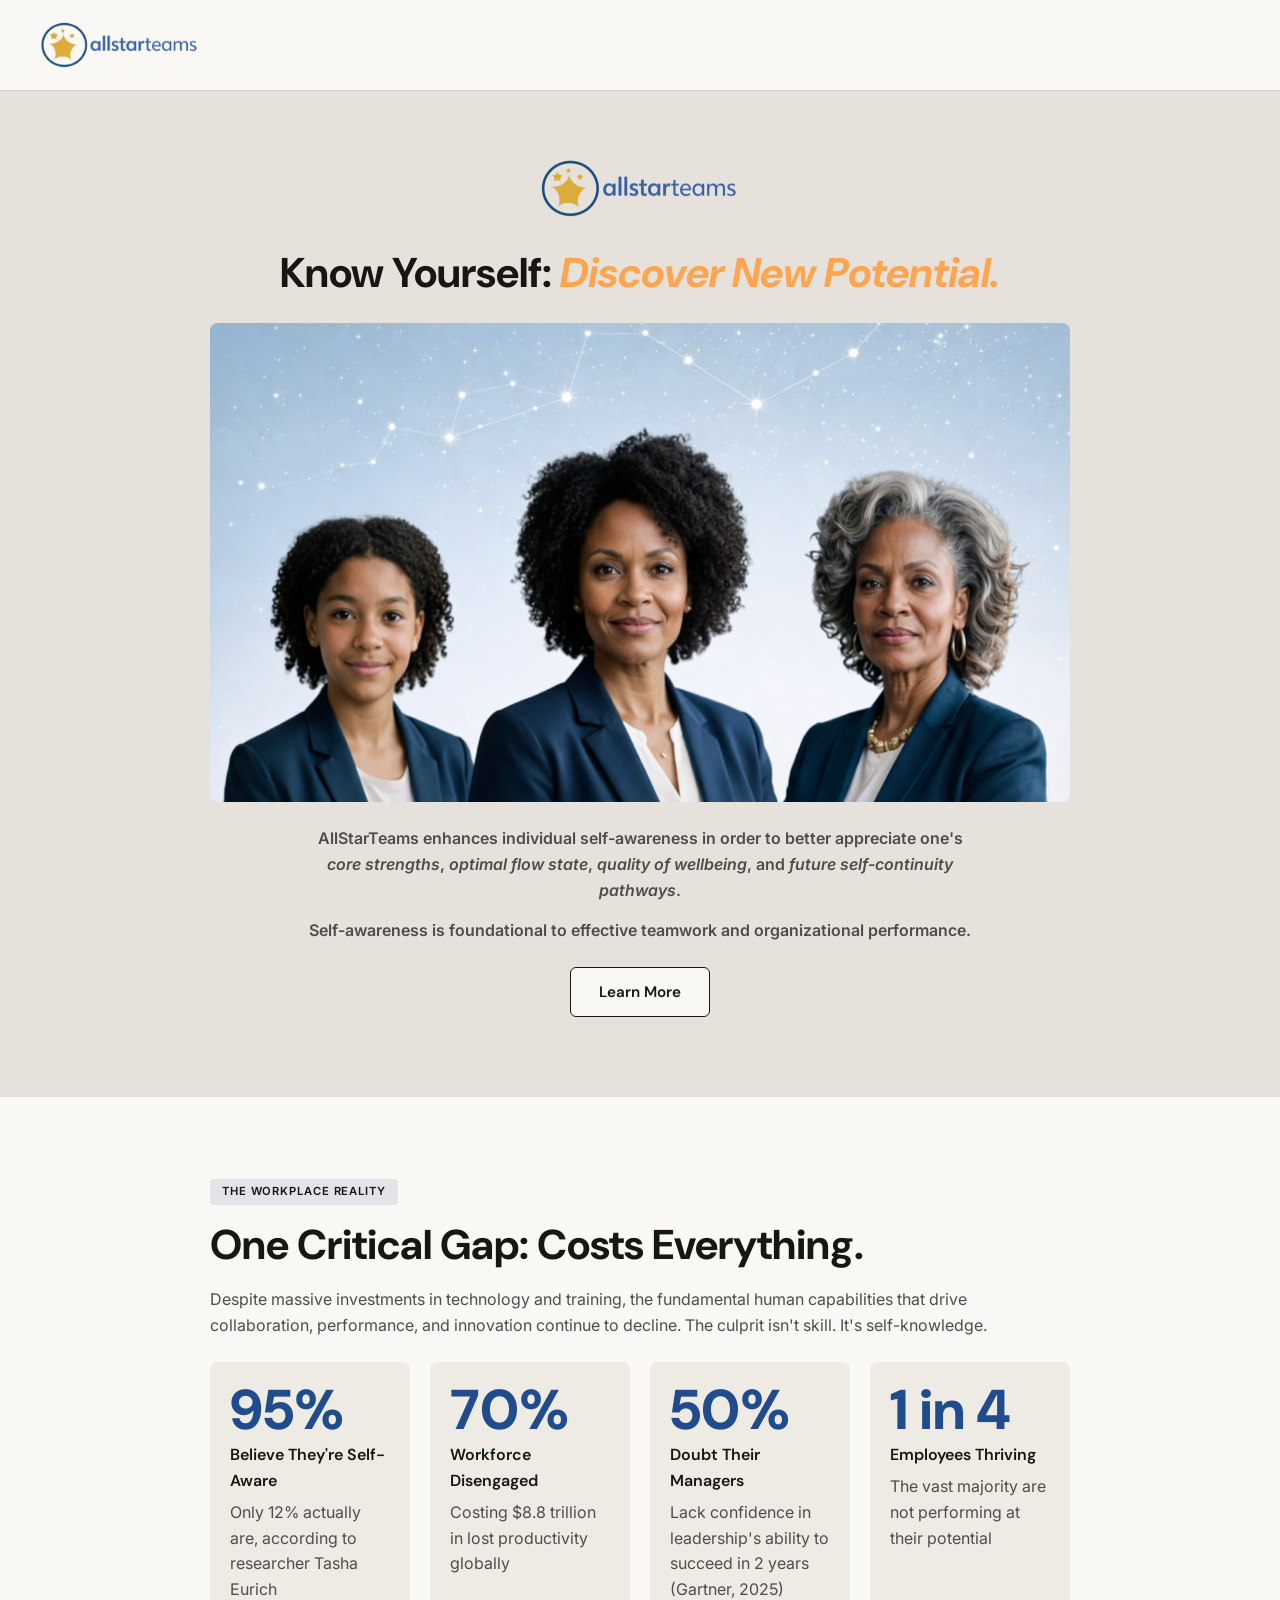
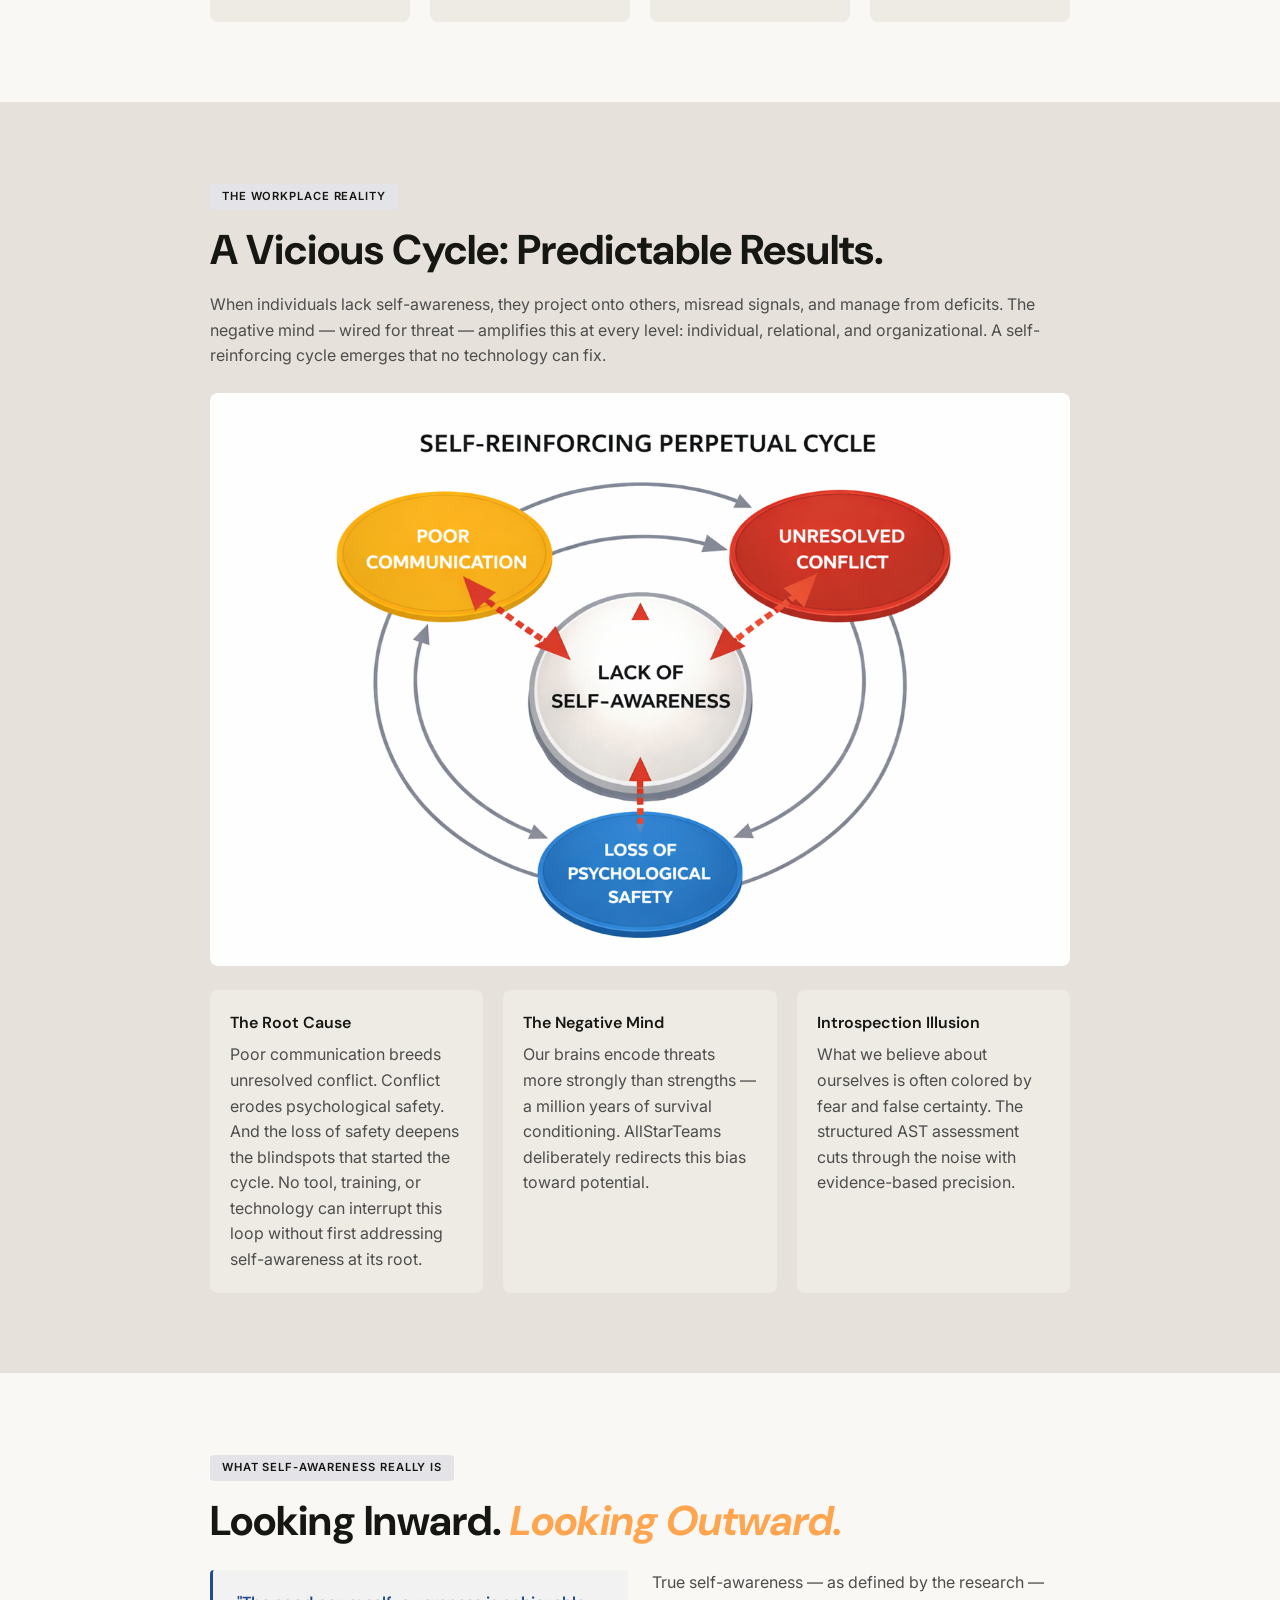
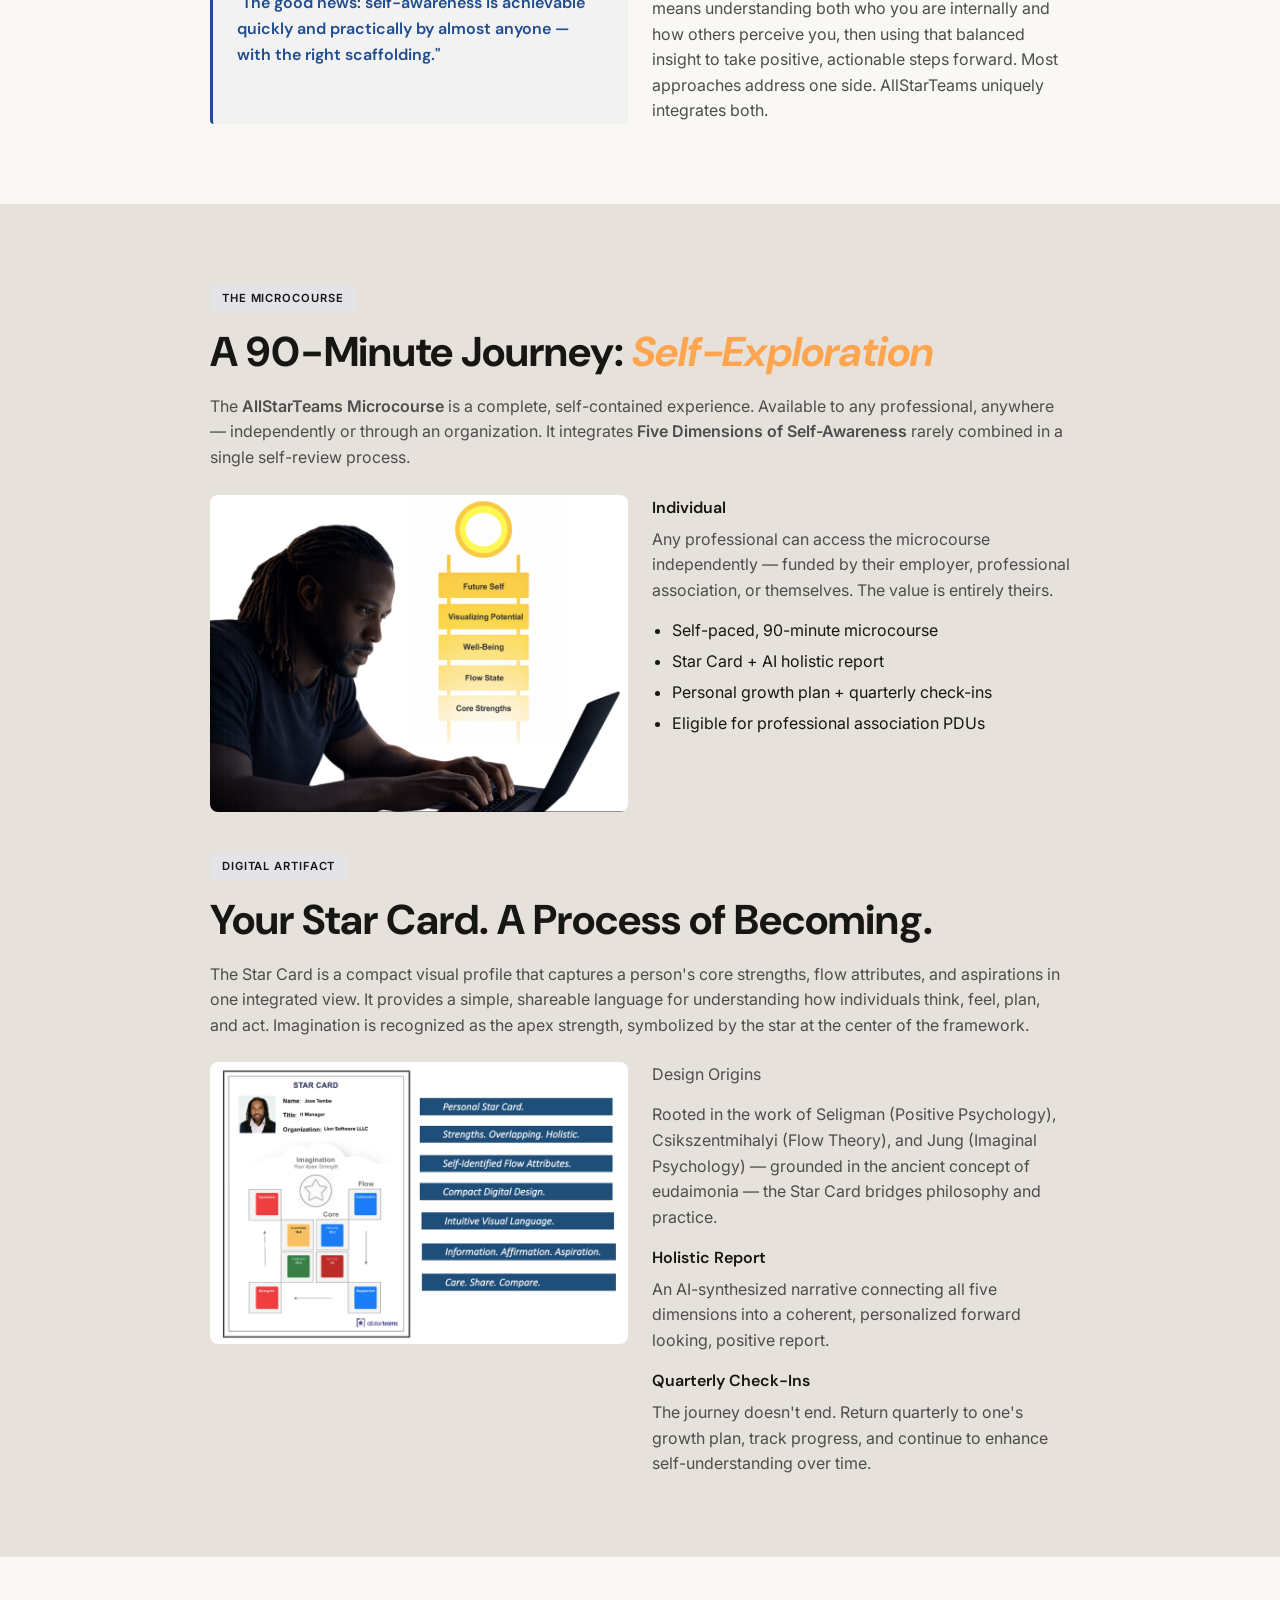
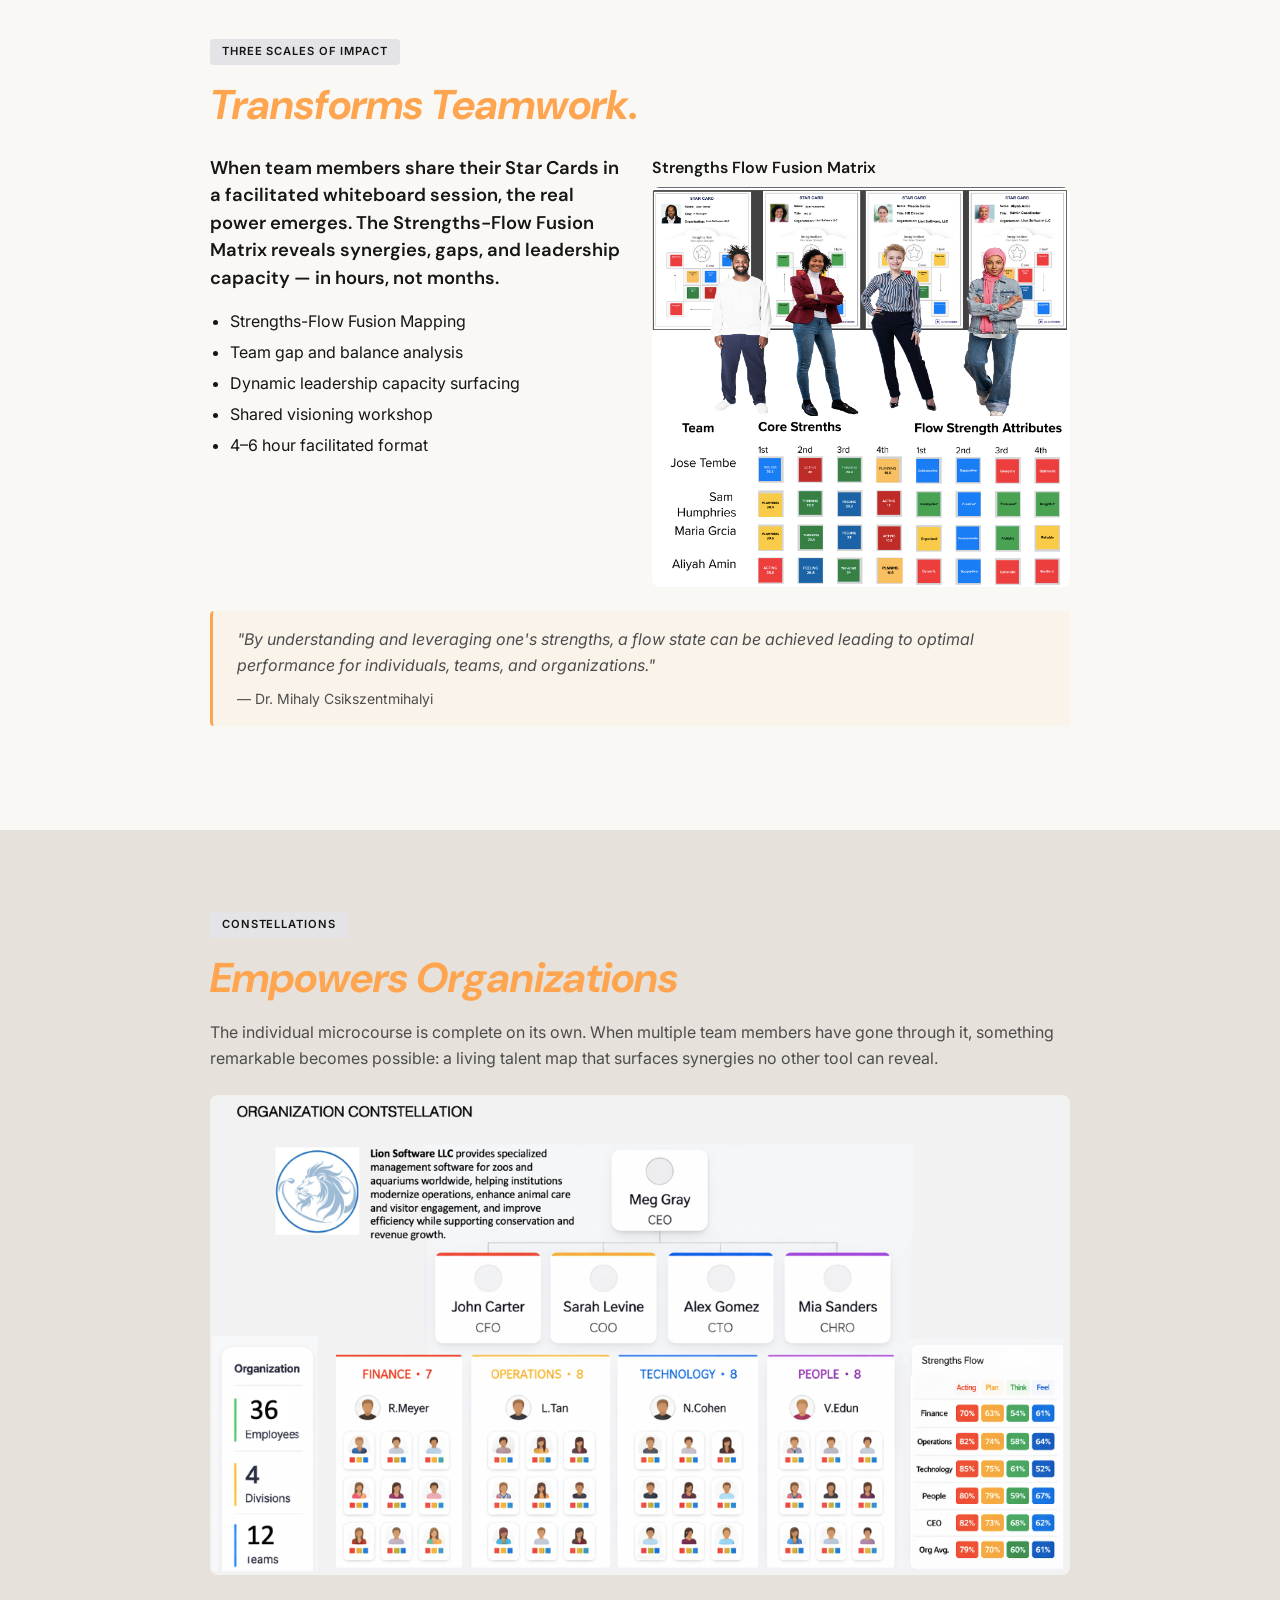
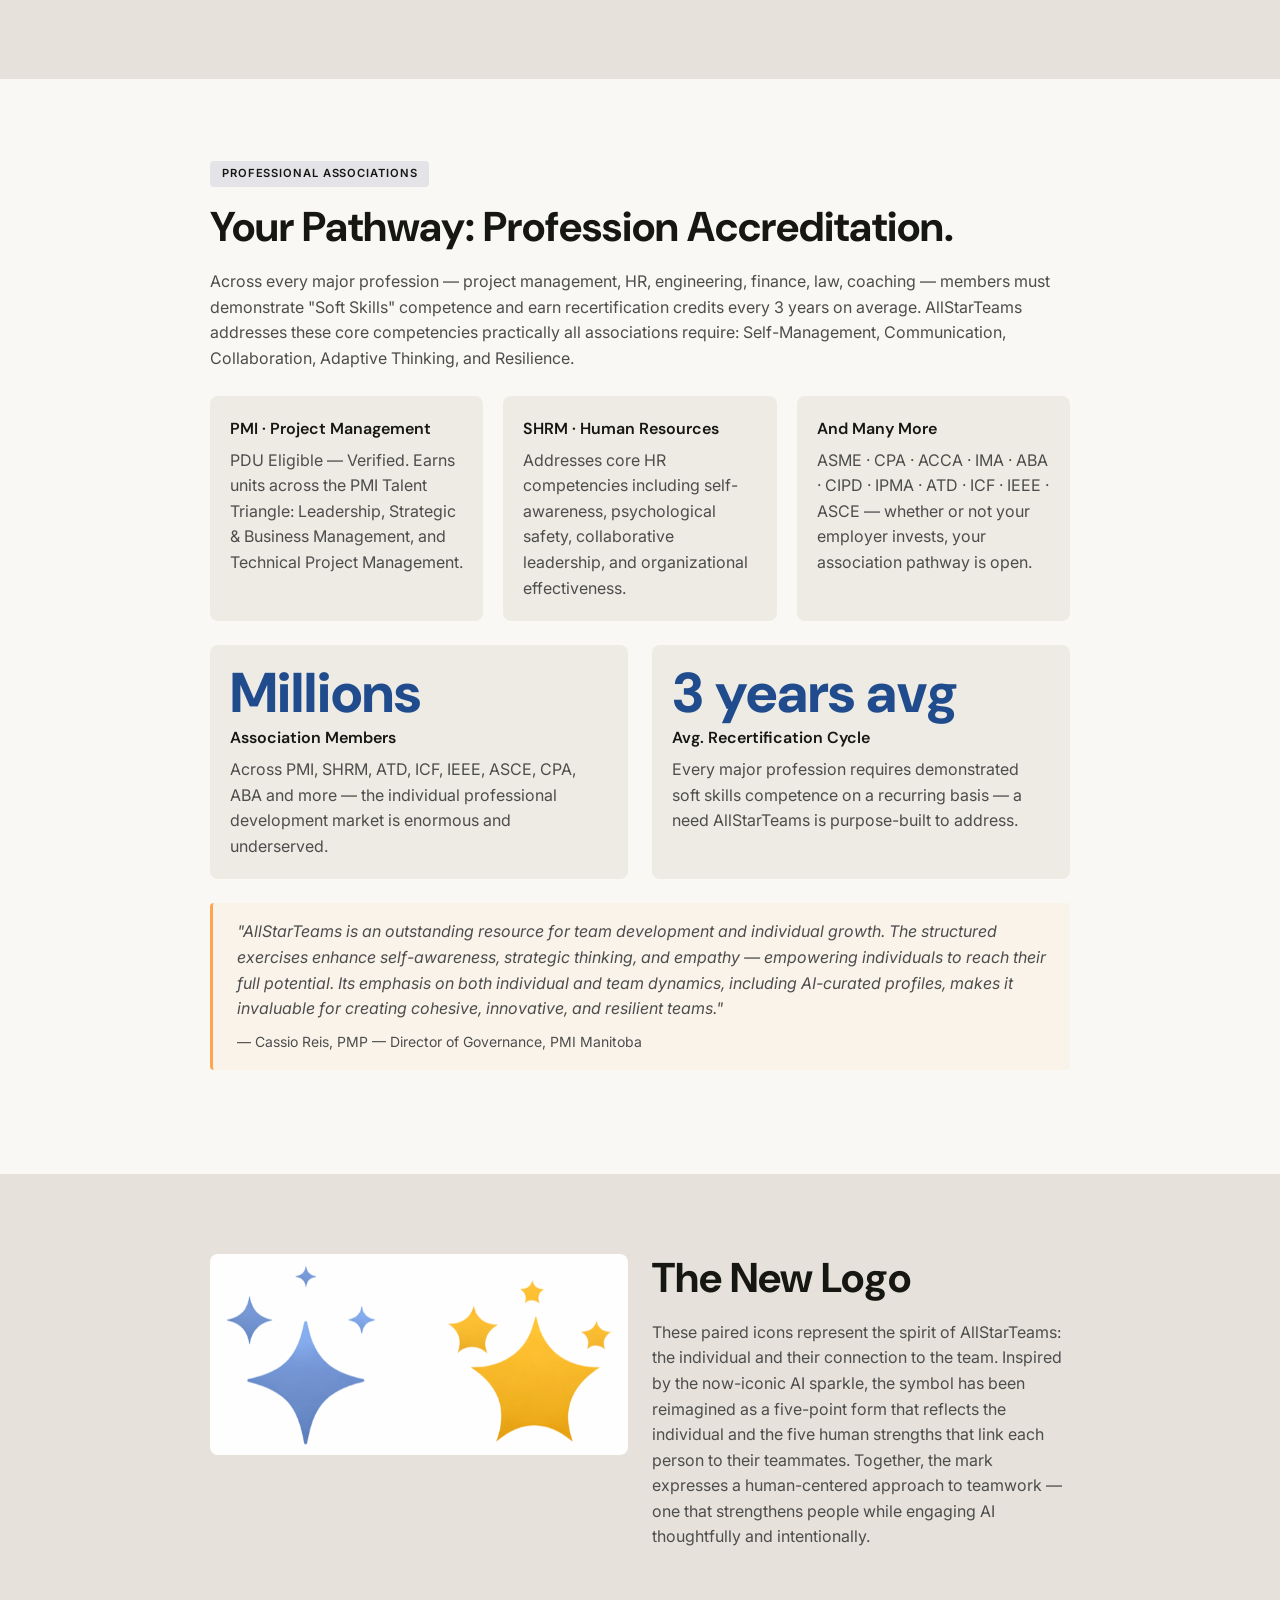
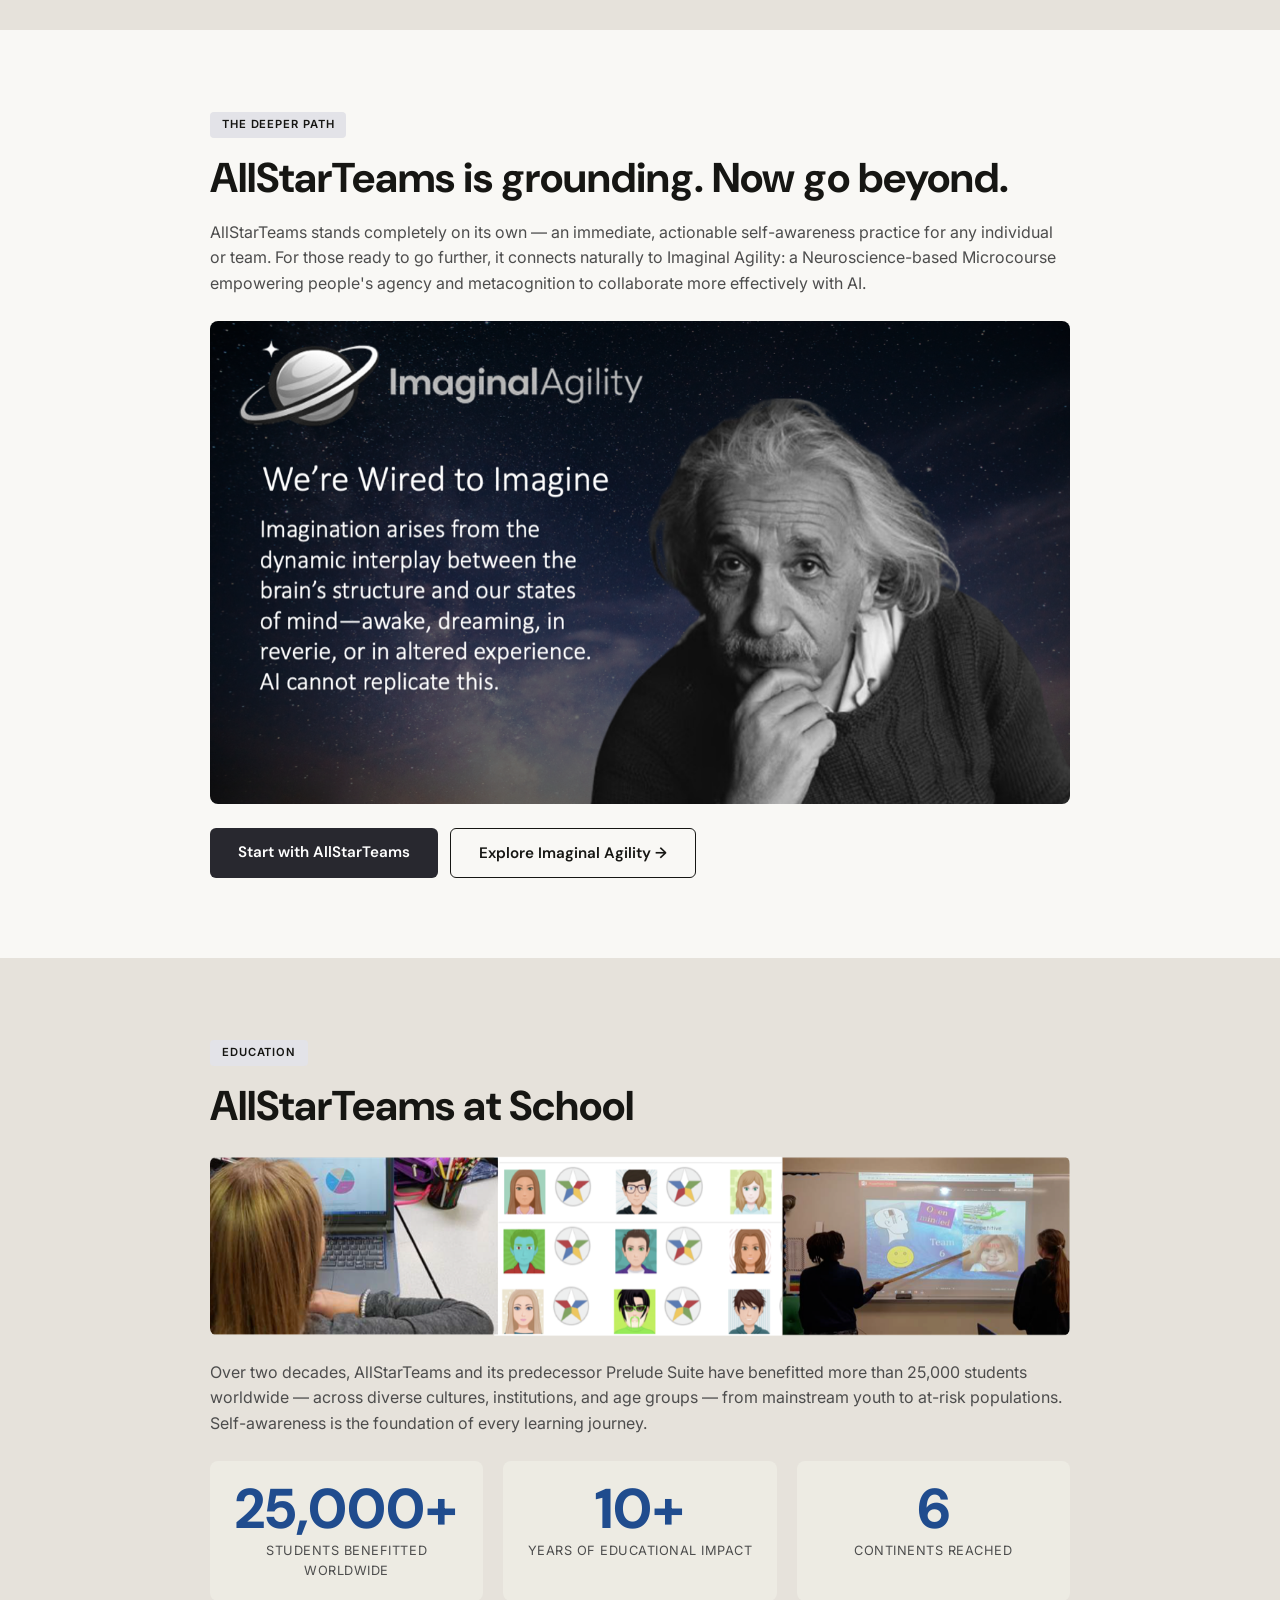
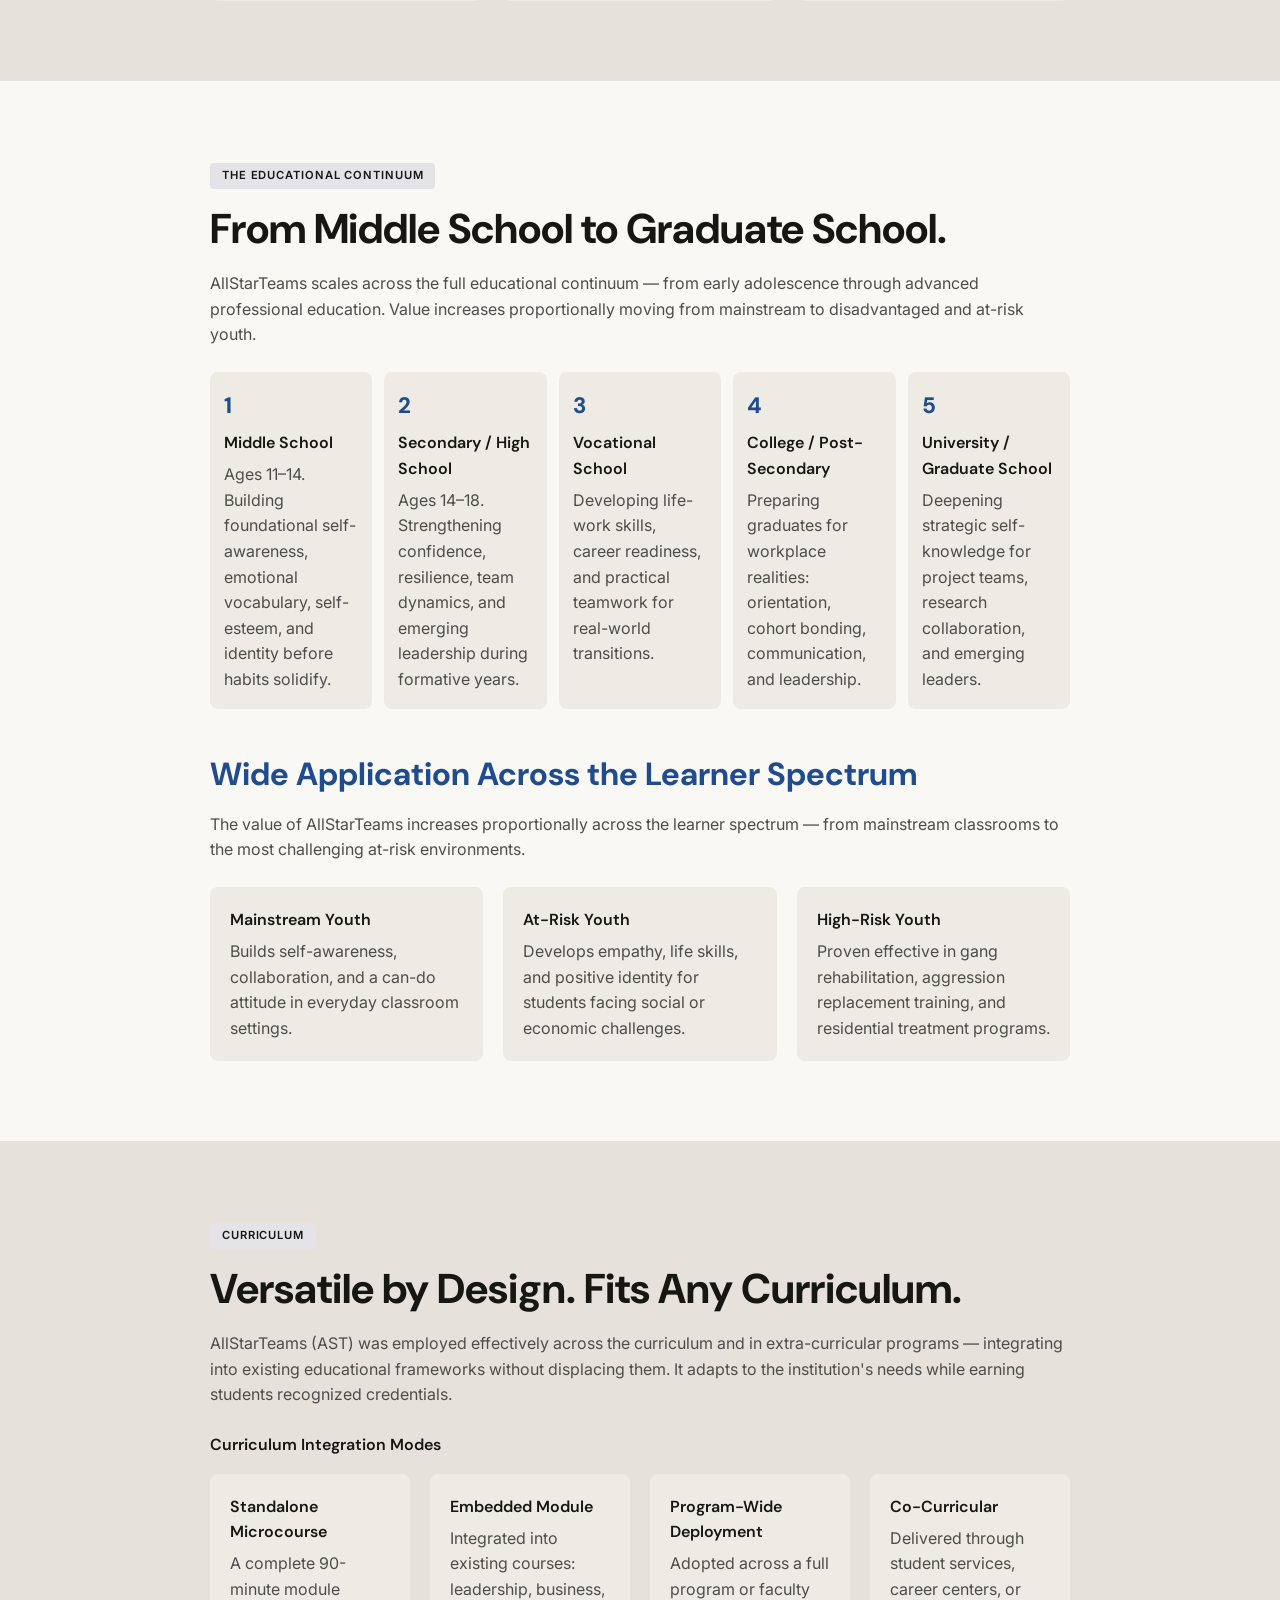
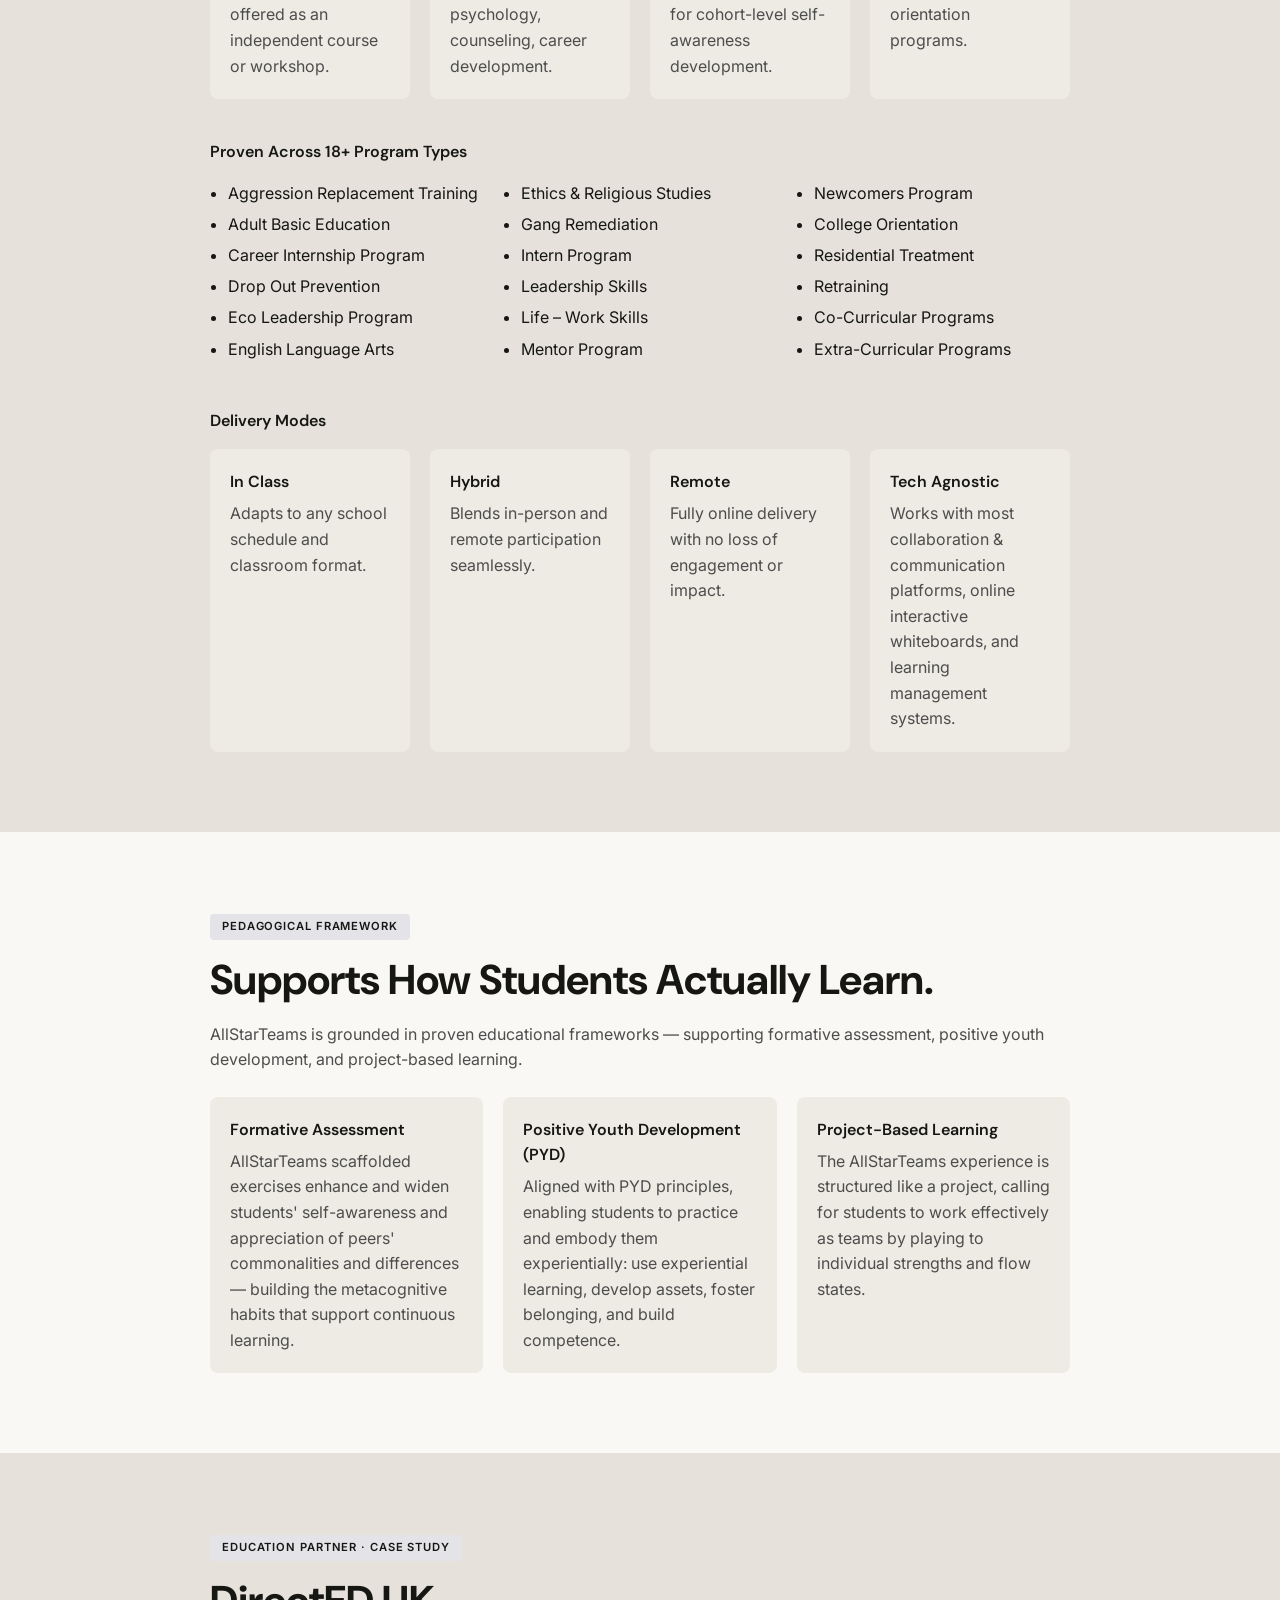
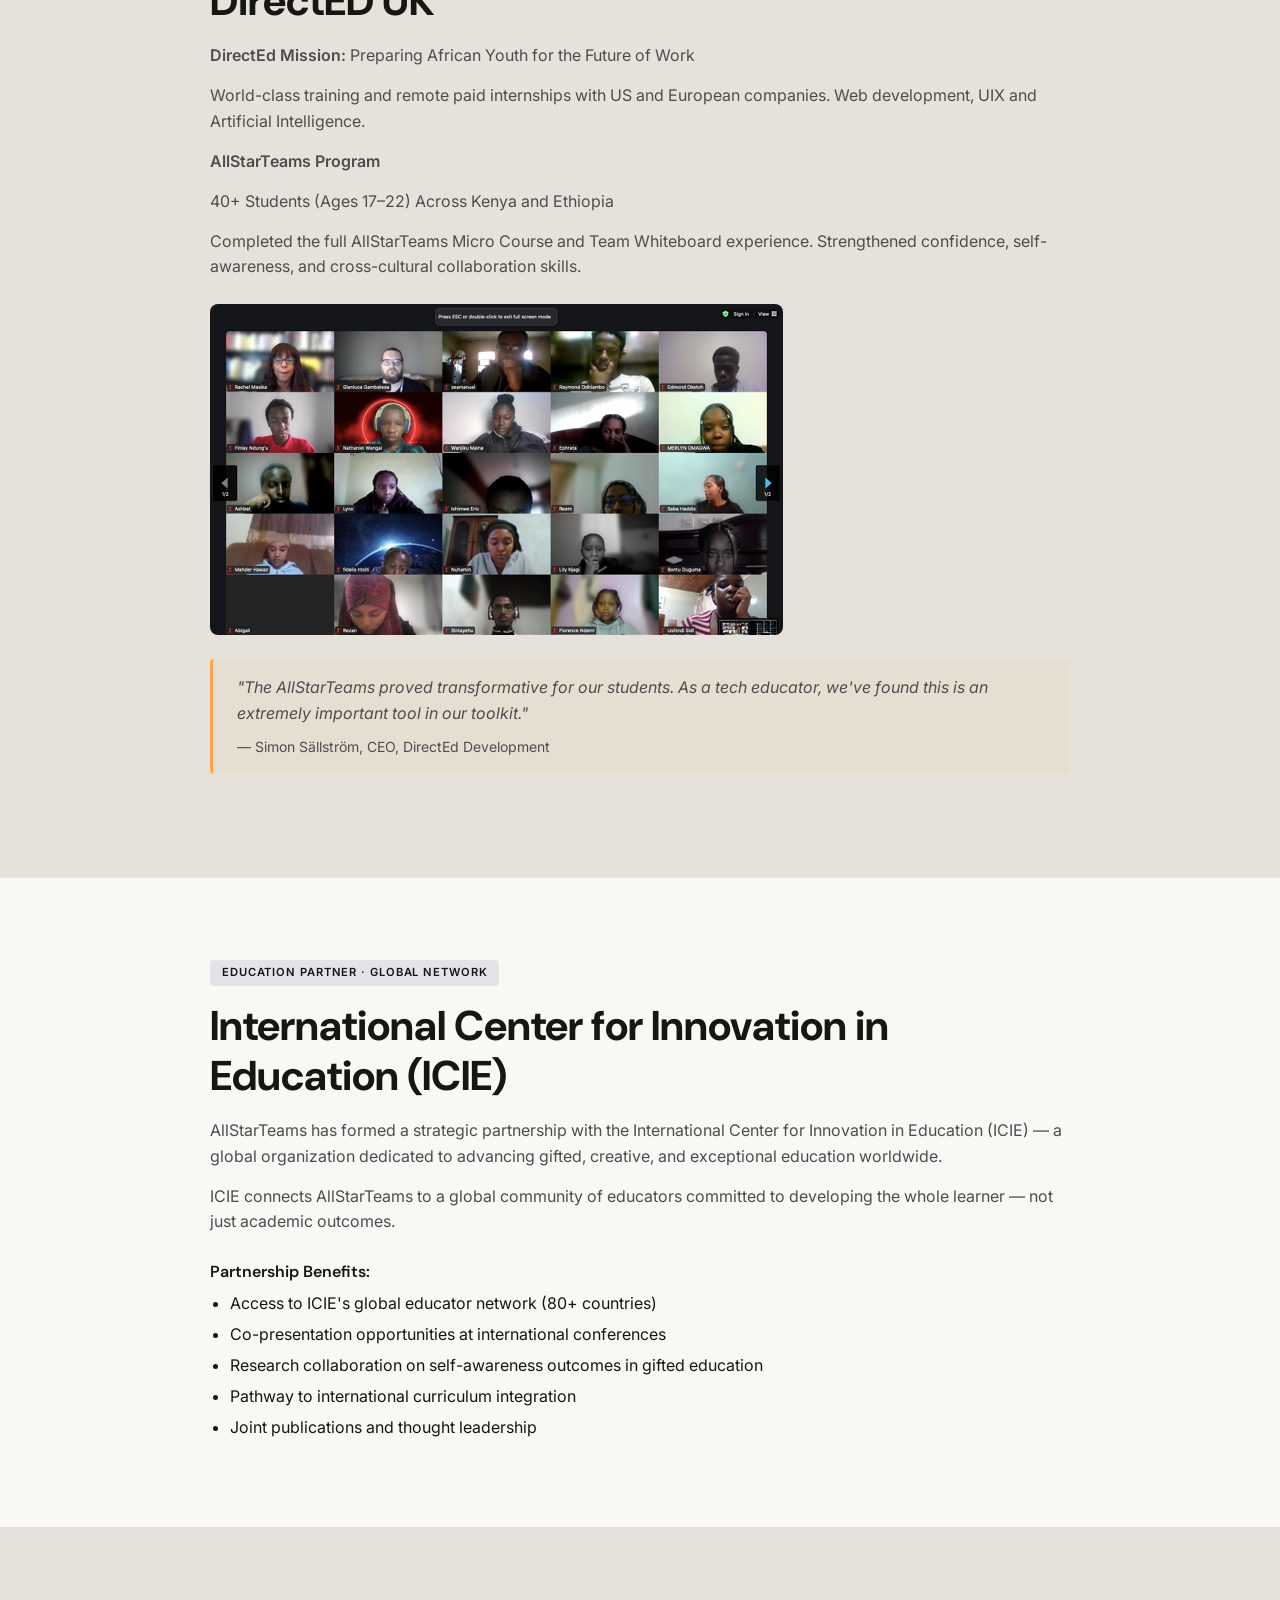
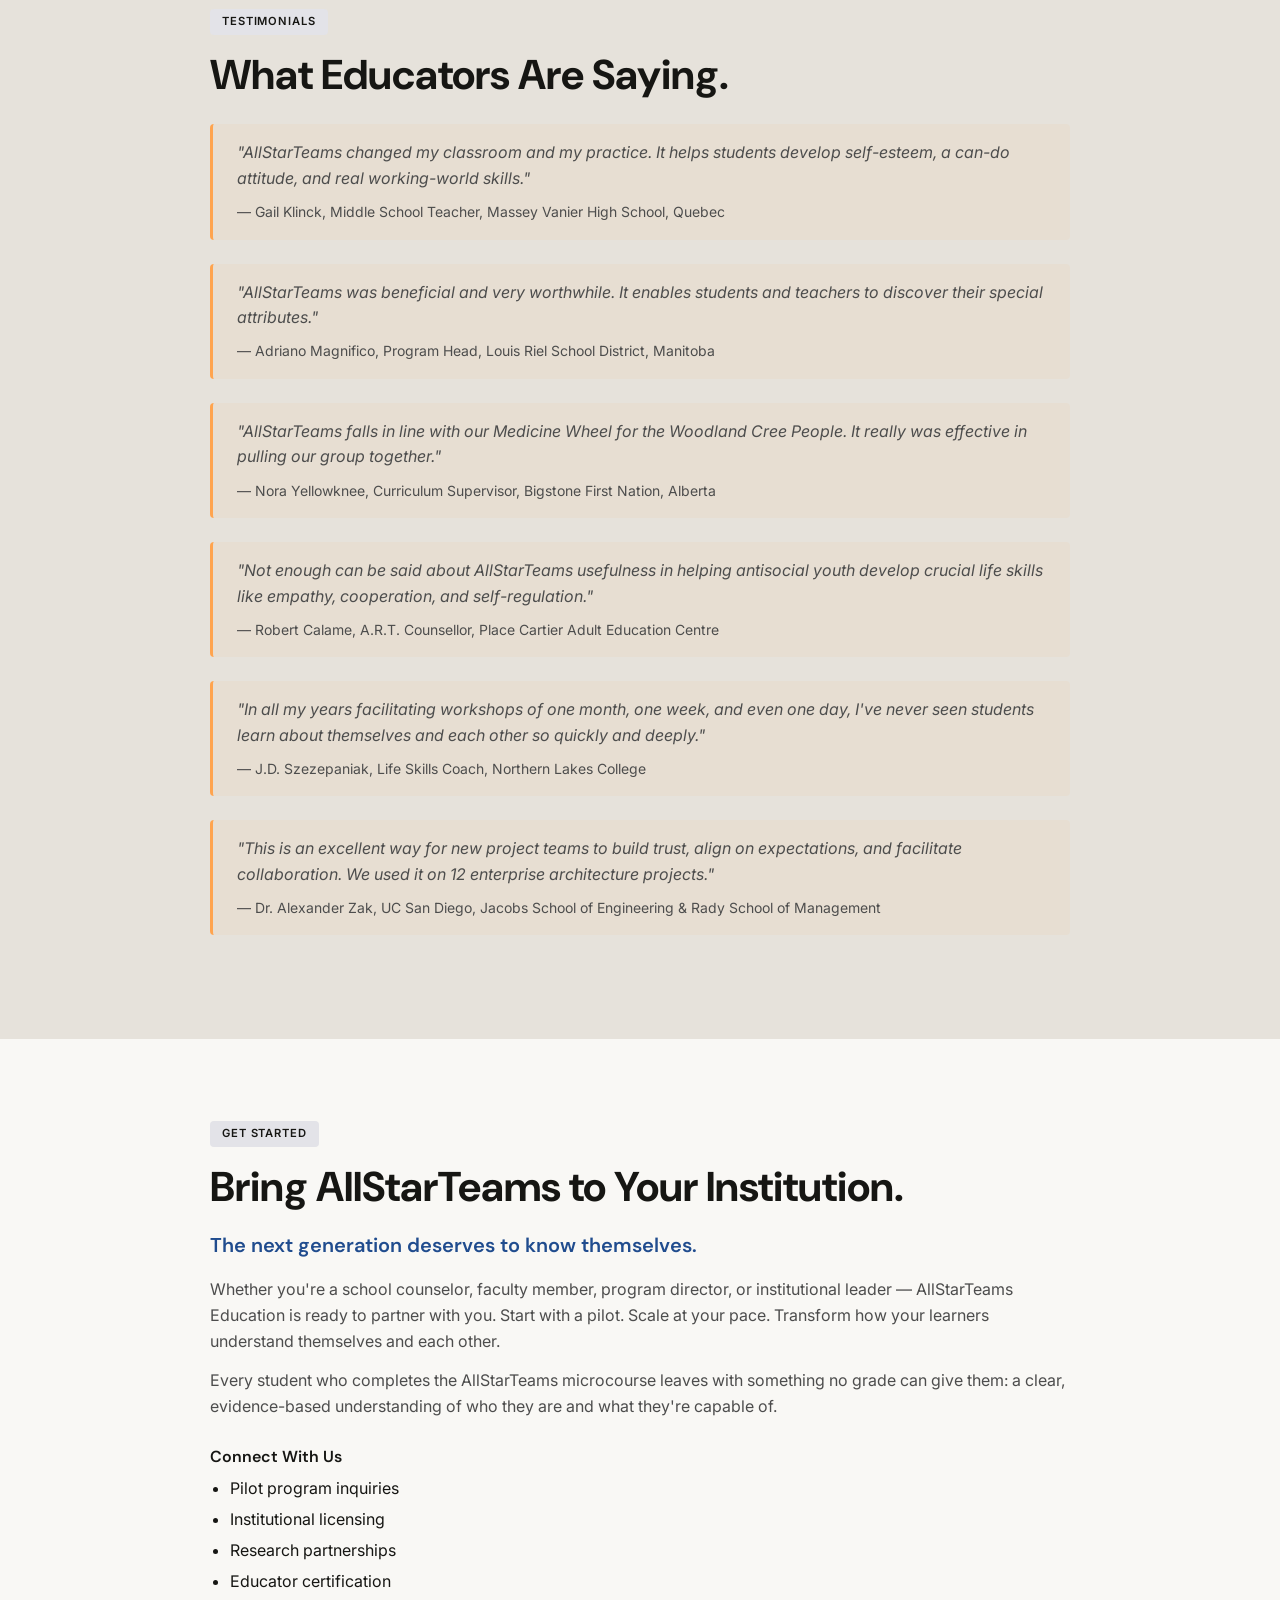
==== index.html @ 41928787 "Add AllStarTeams static site — full 18-section single-page build Pure HTML/CSS GitHub Pages site con" ====
<!DOCTYPE html>
<html lang="en">
<head>
  <meta charset="UTF-8" />
  <meta name="viewport" content="width=device-width, initial-scale=1.0" />
  <title>AllStarTeams — Know Yourself. Discover New Potential.</title>
  <link rel="preconnect" href="https://fonts.googleapis.com" />
  <link rel="preconnect" href="https://fonts.gstatic.com" crossorigin />
  <link href="https://fonts.googleapis.com/css2?family=DM+Sans:wght@400;600;700;800&family=Inter:wght@300;400;500;600&display=swap" rel="stylesheet" />
  <link href="https://unpkg.com/aos@2.3.1/dist/aos.css" rel="stylesheet" />
  <link rel="stylesheet" href="style.css" />
</head>
<body>

<!-- ============================================================
     NAVBAR
     ============================================================ -->
<nav class="navbar">
  <a href="#">
    <img src="images/new-ast-logo.png" alt="AllStarTeams" width="160" height="59" />
  </a>
</nav>

<div class="page-body">

<!-- ============================================================
     SECTION 1 — HERO
     ============================================================ -->
<section id="hero">
  <div class="inner" style="text-align:center;">
    <img src="images/new-ast-logo.png" alt="AllStarTeams Logo"
         width="200" height="73" style="margin: 0 auto 1.5rem;" />
    <h1 data-aos="fade-up">
      Know Yourself: <em class="accent">Discover New Potential.</em>
    </h1>
    <img src="images/3-ages-3-grces.png" alt="Three women of different ages"
         class="img-full" width="1200" height="670"
         loading="lazy" data-aos="fade-up" />
    <p data-aos="fade-up" style="font-weight:600; max-width:660px; margin:0 auto 0.9rem;">
      AllStarTeams enhances individual self-awareness in order to better appreciate
      one's <em>core strengths</em>, <em>optimal flow state</em>,
      <em>quality of wellbeing</em>, and <em>future self-continuity pathways</em>.
    </p>
    <p data-aos="fade-up" style="font-weight:600;">
      Self-awareness is foundational to effective teamwork and organizational performance.
    </p>
    <div class="btn-group" style="justify-content:center;" data-aos="fade-up">
      <a href="#" class="btn-outline">Learn More</a>
    </div>
  </div>
</section>

<!-- ============================================================
     SECTION 2 — THE WORKPLACE REALITY: STATS
     ============================================================ -->
<section id="workplace-reality">
  <div class="inner">
    <span class="label">The Workplace Reality</span>
    <h1 data-aos="fade-up">One Critical Gap: Costs Everything.</h1>
    <p data-aos="fade-up">
      Despite massive investments in technology and training, the fundamental
      human capabilities that drive collaboration, performance, and innovation
      continue to decline. The culprit isn't skill. It's self-knowledge.
    </p>
    <div class="grid-4 mt-2" data-aos="fade-up">
      <div class="card">
        <div class="stat-number">95%</div>
        <h4>Believe They're Self-Aware</h4>
        <p>Only 12% actually are, according to researcher Tasha Eurich</p>
      </div>
      <div class="card">
        <div class="stat-number">70%</div>
        <h4>Workforce Disengaged</h4>
        <p>Costing $8.8 trillion in lost productivity globally</p>
      </div>
      <div class="card">
        <div class="stat-number">50%</div>
        <h4>Doubt Their Managers</h4>
        <p>Lack confidence in leadership's ability to succeed in 2 years (Gartner, 2025)</p>
      </div>
      <div class="card">
        <div class="stat-number">1 in 4</div>
        <h4>Employees Thriving</h4>
        <p>The vast majority are not performing at their potential</p>
      </div>
    </div>
  </div>
</section>

<!-- ============================================================
     SECTION 3 — A VICIOUS CYCLE
     ============================================================ -->
<section id="vicious-cycle">
  <div class="inner">
    <span class="label">The Workplace Reality</span>
    <h1 data-aos="fade-up">A Vicious Cycle: Predictable Results.</h1>
    <p data-aos="fade-up">
      When individuals lack self-awareness, they project onto others, misread
      signals, and manage from deficits. The negative mind — wired for threat
      — amplifies this at every level: individual, relational, and
      organizational. A self-reinforcing cycle emerges that no technology can fix.
    </p>
    <img src="images/SELF-AWARENESS-GAP.png" alt="Self-Awareness Gap diagram"
         class="img-full" width="1200" height="800"
         loading="lazy" data-aos="fade-up" />
    <div class="grid-3 mt-2" data-aos="fade-up">
      <div class="card">
        <h4>The Root Cause</h4>
        <p>Poor communication breeds unresolved conflict. Conflict erodes
           psychological safety. And the loss of safety deepens the blindspots
           that started the cycle. No tool, training, or technology can interrupt
           this loop without first addressing self-awareness at its root.</p>
      </div>
      <div class="card">
        <h4>The Negative Mind</h4>
        <p>Our brains encode threats more strongly than strengths — a million
           years of survival conditioning. AllStarTeams deliberately redirects
           this bias toward potential.</p>
      </div>
      <div class="card">
        <h4>Introspection Illusion</h4>
        <p>What we believe about ourselves is often colored by fear and false
           certainty. The structured AST assessment cuts through the noise with
           evidence-based precision.</p>
      </div>
    </div>
  </div>
</section>

<!-- ============================================================
     SECTION 4 — WHAT SELF-AWARENESS REALLY IS
     ============================================================ -->
<section id="self-awareness">
  <div class="inner">
    <span class="label">What Self-Awareness Really Is</span>
    <h1 data-aos="fade-up">Looking Inward. <em class="accent">Looking Outward.</em></h1>
    <div class="grid-2 mt-2" data-aos="fade-up">
      <div class="callout">
        "The good news: self-awareness is achievable quickly and practically
        by almost anyone — with the right scaffolding."
      </div>
      <div>
        <p>True self-awareness — as defined by the research — means understanding
           both who you are internally and how others perceive you, then using that
           balanced insight to take positive, actionable steps forward. Most
           approaches address one side. AllStarTeams uniquely integrates both.</p>
      </div>
    </div>
  </div>
</section>

<!-- ============================================================
     SECTION 5 — THE MICROCOURSE + STAR CARD
     ============================================================ -->
<section id="microcourse">
  <div class="inner">
    <span class="label">The Microcourse</span>
    <h1 data-aos="fade-up">A 90-Minute Journey: <em class="accent">Self-Exploration</em></h1>
    <p data-aos="fade-up">
      The <strong>AllStarTeams Microcourse</strong> is a complete, self-contained
      experience. Available to any professional, anywhere — independently or
      through an organization. It integrates <strong>Five Dimensions of
      Self-Awareness</strong> rarely combined in a single self-review process.
    </p>

    <div class="grid-2 mt-2" data-aos="fade-up">
      <div>
        <img src="images/joes-on-laptop-star-self-assessment.png"
             alt="Professional completing the Star self-assessment on laptop"
             width="900" height="683" loading="lazy" style="border-radius:8px;" />
      </div>
      <div>
        <h4>Individual</h4>
        <p>Any professional can access the microcourse independently — funded by
           their employer, professional association, or themselves. The value is
           entirely theirs.</p>
        <ul>
          <li>Self-paced, 90-minute microcourse</li>
          <li>Star Card + AI holistic report</li>
          <li>Personal growth plan + quarterly check-ins</li>
          <li>Eligible for professional association PDUs</li>
        </ul>
      </div>
    </div>

    <!-- Star Card sub-section -->
    <div class="mt-3">
      <span class="label">Digital Artifact</span>
      <h1 data-aos="fade-up">Your Star Card. A Process of Becoming.</h1>
      <p data-aos="fade-up">
        The Star Card is a compact visual profile that captures a person's core
        strengths, flow attributes, and aspirations in one integrated view. It
        provides a simple, shareable language for understanding how individuals
        think, feel, plan, and act. Imagination is recognized as the apex
        strength, symbolized by the star at the center of the framework.
      </p>
      <div class="grid-2 mt-2" data-aos="fade-up">
        <div>
          <img src="images/star-card-design.png" alt="Star Card design"
               width="900" height="608" loading="lazy" style="border-radius:8px;" />
        </div>
        <div>
          <p>Design Origins</p>
          <p>Rooted in the work of Seligman (Positive Psychology),
             Csikszentmihalyi (Flow Theory), and Jung (Imaginal Psychology)
             — grounded in the ancient concept of eudaimonia — the Star Card
             bridges philosophy and practice.</p>
          <h4>Holistic Report</h4>
          <p>An AI-synthesized narrative connecting all five dimensions into a
             coherent, personalized forward looking, positive report.</p>
          <h4>Quarterly Check-Ins</h4>
          <p>The journey doesn't end. Return quarterly to one's growth plan,
             track progress, and continue to enhance self-understanding over time.</p>
        </div>
      </div>
    </div>
  </div>
</section>

<!-- ============================================================
     SECTION 6 — TRANSFORMS TEAMWORK
     ============================================================ -->
<section id="teamwork">
  <div class="inner">
    <span class="label">Three Scales of Impact</span>
    <h1 data-aos="fade-up"><em class="accent">Transforms Teamwork.</em></h1>
    <div class="grid-2 mt-2" data-aos="fade-up">
      <div>
        <p class="pull-quote">
          When team members share their Star Cards in a facilitated whiteboard
          session, the real power emerges. The Strengths-Flow Fusion Matrix
          reveals synergies, gaps, and leadership capacity — in hours, not months.
        </p>
        <ul>
          <li>Strengths-Flow Fusion Mapping</li>
          <li>Team gap and balance analysis</li>
          <li>Dynamic leadership capacity surfacing</li>
          <li>Shared visioning workshop</li>
          <li>4–6 hour facilitated format</li>
        </ul>
      </div>
      <div>
        <h4>Strengths Flow Fusion Matrix</h4>
        <img src="images/team-lion-star-cards-strengths-flow-fusion.png"
             alt="Team Lion Star Cards Strengths Flow Fusion Matrix"
             width="715" height="685" loading="lazy" style="border-radius:8px;" />
      </div>
    </div>
    <blockquote data-aos="fade-up">
      "By understanding and leveraging one's strengths, a flow state can be
      achieved leading to optimal performance for individuals, teams, and
      organizations."
      <cite>— Dr. Mihaly Csikszentmihalyi</cite>
    </blockquote>
  </div>
</section>

<!-- ============================================================
     SECTION 7 — EMPOWERS ORGANIZATIONS
     ============================================================ -->
<section id="organizations">
  <div class="inner">
    <span class="label">Constellations</span>
    <h1 data-aos="fade-up"><em class="accent">Empowers Organizations</em></h1>
    <p data-aos="fade-up">
      The individual microcourse is complete on its own. When multiple team
      members have gone through it, something remarkable becomes possible: a
      living talent map that surfaces synergies no other tool can reveal.
    </p>
    <img src="images/ORGANIZATION-CONSTELLATION.png"
         alt="Organization Constellation talent map"
         class="img-full" width="1200" height="670"
         loading="lazy" data-aos="fade-up" />
  </div>
</section>

<!-- ============================================================
     SECTION 8 — PROFESSIONAL ASSOCIATIONS
     ============================================================ -->
<section id="professional-associations">
  <div class="inner">
    <span class="label">Professional Associations</span>
    <h1 data-aos="fade-up">Your Pathway: Profession Accreditation.</h1>
    <p data-aos="fade-up">
      Across every major profession — project management, HR, engineering,
      finance, law, coaching — members must demonstrate "Soft Skills" competence
      and earn recertification credits every 3 years on average. AllStarTeams
      addresses these core competencies practically all associations require:
      Self-Management, Communication, Collaboration, Adaptive Thinking, and Resilience.
    </p>

    <div class="grid-3 mt-2" data-aos="fade-up">
      <div class="card">
        <h4>PMI · Project Management</h4>
        <p>PDU Eligible — Verified. Earns units across the PMI Talent Triangle:
           Leadership, Strategic &amp; Business Management, and Technical Project
           Management.</p>
      </div>
      <div class="card">
        <h4>SHRM · Human Resources</h4>
        <p>Addresses core HR competencies including self-awareness, psychological
           safety, collaborative leadership, and organizational effectiveness.</p>
      </div>
      <div class="card">
        <h4>And Many More</h4>
        <p>ASME · CPA · ACCA · IMA · ABA · CIPD · IPMA · ATD · ICF · IEEE · ASCE
           — whether or not your employer invests, your association pathway is open.</p>
      </div>
    </div>

    <div class="grid-2 mt-2" data-aos="fade-up">
      <div class="card">
        <div class="stat-number">Millions</div>
        <h4>Association Members</h4>
        <p>Across PMI, SHRM, ATD, ICF, IEEE, ASCE, CPA, ABA and more — the
           individual professional development market is enormous and underserved.</p>
      </div>
      <div class="card">
        <div class="stat-number">3 years avg</div>
        <h4>Avg. Recertification Cycle</h4>
        <p>Every major profession requires demonstrated soft skills competence on
           a recurring basis — a need AllStarTeams is purpose-built to address.</p>
      </div>
    </div>

    <blockquote data-aos="fade-up">
      "AllStarTeams is an outstanding resource for team development and individual
      growth. The structured exercises enhance self-awareness, strategic thinking,
      and empathy — empowering individuals to reach their full potential. Its
      emphasis on both individual and team dynamics, including AI-curated profiles,
      makes it invaluable for creating cohesive, innovative, and resilient teams."
      <cite>— Cassio Reis, PMP — Director of Governance, PMI Manitoba</cite>
    </blockquote>
  </div>
</section>

<!-- ============================================================
     SECTION 9 — THE NEW LOGO
     ============================================================ -->
<section id="new-logo">
  <div class="inner">
    <div class="grid-2" data-aos="fade-up">
      <div>
        <img src="images/2-icons-ai-ast.png" alt="AllStarTeams paired icons"
             width="600" height="290" loading="lazy" style="border-radius:8px;" />
      </div>
      <div>
        <h1>The New Logo</h1>
        <p>These paired icons represent the spirit of AllStarTeams: the individual
           and their connection to the team. Inspired by the now-iconic AI sparkle,
           the symbol has been reimagined as a five-point form that reflects the
           individual and the five human strengths that link each person to their
           teammates. Together, the mark expresses a human-centered approach to
           teamwork — one that strengthens people while engaging AI thoughtfully
           and intentionally.</p>
      </div>
    </div>
  </div>
</section>

<!-- ============================================================
     SECTION 10 — THE DEEPER PATH
     ============================================================ -->
<section id="deeper-path">
  <div class="inner">
    <span class="label">The Deeper Path</span>
    <h1 data-aos="fade-up">AllStarTeams is grounding. Now go beyond.</h1>
    <p data-aos="fade-up">
      AllStarTeams stands completely on its own — an immediate, actionable
      self-awareness practice for any individual or team. For those ready to go
      further, it connects naturally to Imaginal Agility: a Neuroscience-based
      Microcourse empowering people's agency and metacognition to collaborate
      more effectively with AI.
    </p>
    <img src="images/wired-to-imagine.png" alt="Wired to Imagine"
         class="img-full" width="1200" height="674"
         loading="lazy" data-aos="fade-up" />
    <div class="btn-group" data-aos="fade-up">
      <a href="#" class="btn-solid">Start with AllStarTeams</a>
      <a href="https://ImaginalAgility.com" class="btn-outline" target="_blank" rel="noopener">Explore Imaginal Agility →</a>
    </div>
  </div>
</section>

<!-- ============================================================
     SECTION 11 — ALLSTARTEAMS AT SCHOOL
     ============================================================ -->
<section id="education">
  <div class="inner">
    <span class="label">Education</span>
    <h1 data-aos="fade-up">AllStarTeams at School</h1>
    <img src="images/Picture1.png" alt="AllStarTeams education banner"
         class="img-full" width="1200" height="251"
         loading="lazy" data-aos="fade-up" />
    <p data-aos="fade-up">
      Over two decades, AllStarTeams and its predecessor Prelude Suite have
      benefitted more than 25,000 students worldwide — across diverse cultures,
      institutions, and age groups — from mainstream youth to at-risk populations.
      Self-awareness is the foundation of every learning journey.
    </p>
    <div class="grid-3 mt-2" data-aos="fade-up">
      <div class="card" style="text-align:center;">
        <div class="stat-number">25,000+</div>
        <div class="stat-label">Students Benefitted Worldwide</div>
      </div>
      <div class="card" style="text-align:center;">
        <div class="stat-number">10+</div>
        <div class="stat-label">Years of Educational Impact</div>
      </div>
      <div class="card" style="text-align:center;">
        <div class="stat-number">6</div>
        <div class="stat-label">Continents Reached</div>
      </div>
    </div>
  </div>
</section>

<!-- ============================================================
     SECTION 12 — EDUCATIONAL CONTINUUM
     ============================================================ -->
<section id="educational-continuum">
  <div class="inner">
    <span class="label">The Educational Continuum</span>
    <h1 data-aos="fade-up">From Middle School to Graduate School.</h1>
    <p data-aos="fade-up">
      AllStarTeams scales across the full educational continuum — from early
      adolescence through advanced professional education. Value increases
      proportionally moving from mainstream to disadvantaged and at-risk youth.
    </p>

    <div class="continuum mt-2" data-aos="fade-up">
      <div class="continuum-step">
        <h4>Middle School</h4>
        <p>Ages 11–14. Building foundational self-awareness, emotional vocabulary,
           self-esteem, and identity before habits solidify.</p>
      </div>
      <div class="continuum-step">
        <h4>Secondary / High School</h4>
        <p>Ages 14–18. Strengthening confidence, resilience, team dynamics, and
           emerging leadership during formative years.</p>
      </div>
      <div class="continuum-step">
        <h4>Vocational School</h4>
        <p>Developing life-work skills, career readiness, and practical teamwork
           for real-world transitions.</p>
      </div>
      <div class="continuum-step">
        <h4>College / Post-Secondary</h4>
        <p>Preparing graduates for workplace realities: orientation, cohort bonding,
           communication, and leadership.</p>
      </div>
      <div class="continuum-step">
        <h4>University / Graduate School</h4>
        <p>Deepening strategic self-knowledge for project teams, research
           collaboration, and emerging leaders.</p>
      </div>
    </div>

    <h2 class="mt-3" data-aos="fade-up">Wide Application Across the Learner Spectrum</h2>
    <p data-aos="fade-up">
      The value of AllStarTeams increases proportionally across the learner spectrum
      — from mainstream classrooms to the most challenging at-risk environments.
    </p>
    <div class="grid-3 mt-2" data-aos="fade-up">
      <div class="card">
        <h4>Mainstream Youth</h4>
        <p>Builds self-awareness, collaboration, and a can-do attitude in everyday
           classroom settings.</p>
      </div>
      <div class="card">
        <h4>At-Risk Youth</h4>
        <p>Develops empathy, life skills, and positive identity for students facing
           social or economic challenges.</p>
      </div>
      <div class="card">
        <h4>High-Risk Youth</h4>
        <p>Proven effective in gang rehabilitation, aggression replacement training,
           and residential treatment programs.</p>
      </div>
    </div>
  </div>
</section>

<!-- ============================================================
     SECTION 13 — CURRICULUM
     ============================================================ -->
<section id="curriculum">
  <div class="inner">
    <span class="label">Curriculum</span>
    <h1 data-aos="fade-up">Versatile by Design. Fits Any Curriculum.</h1>
    <p data-aos="fade-up">
      AllStarTeams (AST) was employed effectively across the curriculum and in
      extra-curricular programs — integrating into existing educational frameworks
      without displacing them. It adapts to the institution's needs while earning
      students recognized credentials.
    </p>

    <h4 class="mt-2">Curriculum Integration Modes</h4>
    <div class="grid-4 mt-1" data-aos="fade-up">
      <div class="card">
        <h4>Standalone Microcourse</h4>
        <p>A complete 90-minute module offered as an independent course or workshop.</p>
      </div>
      <div class="card">
        <h4>Embedded Module</h4>
        <p>Integrated into existing courses: leadership, business, psychology,
           counseling, career development.</p>
      </div>
      <div class="card">
        <h4>Program-Wide Deployment</h4>
        <p>Adopted across a full program or faculty for cohort-level self-awareness
           development.</p>
      </div>
      <div class="card">
        <h4>Co-Curricular</h4>
        <p>Delivered through student services, career centers, or orientation programs.</p>
      </div>
    </div>

    <h4 class="mt-3">Proven Across 18+ Program Types</h4>
    <div class="col-bullets mt-1" data-aos="fade-up">
      <ul>
        <li>Aggression Replacement Training</li>
        <li>Adult Basic Education</li>
        <li>Career Internship Program</li>
        <li>Drop Out Prevention</li>
        <li>Eco Leadership Program</li>
        <li>English Language Arts</li>
      </ul>
      <ul>
        <li>Ethics &amp; Religious Studies</li>
        <li>Gang Remediation</li>
        <li>Intern Program</li>
        <li>Leadership Skills</li>
        <li>Life – Work Skills</li>
        <li>Mentor Program</li>
      </ul>
      <ul>
        <li>Newcomers Program</li>
        <li>College Orientation</li>
        <li>Residential Treatment</li>
        <li>Retraining</li>
        <li>Co-Curricular Programs</li>
        <li>Extra-Curricular Programs</li>
      </ul>
    </div>

    <h4 class="mt-3">Delivery Modes</h4>
    <div class="grid-4 mt-1" data-aos="fade-up">
      <div class="card">
        <h4>In Class</h4>
        <p>Adapts to any school schedule and classroom format.</p>
      </div>
      <div class="card">
        <h4>Hybrid</h4>
        <p>Blends in-person and remote participation seamlessly.</p>
      </div>
      <div class="card">
        <h4>Remote</h4>
        <p>Fully online delivery with no loss of engagement or impact.</p>
      </div>
      <div class="card">
        <h4>Tech Agnostic</h4>
        <p>Works with most collaboration &amp; communication platforms, online
           interactive whiteboards, and learning management systems.</p>
      </div>
    </div>
  </div>
</section>

<!-- ============================================================
     SECTION 14 — PEDAGOGICAL FRAMEWORK
     ============================================================ -->
<section id="pedagogy">
  <div class="inner">
    <span class="label">Pedagogical Framework</span>
    <h1 data-aos="fade-up">Supports How Students Actually Learn.</h1>
    <p data-aos="fade-up">
      AllStarTeams is grounded in proven educational frameworks — supporting
      formative assessment, positive youth development, and project-based learning.
    </p>
    <div class="grid-3 mt-2" data-aos="fade-up">
      <div class="card">
        <h4>Formative Assessment</h4>
        <p>AllStarTeams scaffolded exercises enhance and widen students' self-awareness
           and appreciation of peers' commonalities and differences — building the
           metacognitive habits that support continuous learning.</p>
      </div>
      <div class="card">
        <h4>Positive Youth Development (PYD)</h4>
        <p>Aligned with PYD principles, enabling students to practice and embody
           them experientially: use experiential learning, develop assets, foster
           belonging, and build competence.</p>
      </div>
      <div class="card">
        <h4>Project-Based Learning</h4>
        <p>The AllStarTeams experience is structured like a project, calling for
           students to work effectively as teams by playing to individual strengths
           and flow states.</p>
      </div>
    </div>
  </div>
</section>

<!-- ============================================================
     SECTION 15 — CASE STUDY: DirectED UK
     ============================================================ -->
<section id="directed-uk">
  <div class="inner">
    <span class="label">Education Partner · Case Study</span>
    <h1 data-aos="fade-up">DirectED UK</h1>
    <p data-aos="fade-up"><strong>DirectEd Mission:</strong> Preparing African Youth for the Future of Work</p>
    <p data-aos="fade-up">
      World-class training and remote paid internships with US and European companies.
      Web development, UIX and Artificial Intelligence.
    </p>
    <p data-aos="fade-up"><strong>AllStarTeams Program</strong></p>
    <p data-aos="fade-up">40+ Students (Ages 17–22) Across Kenya and Ethiopia</p>
    <p data-aos="fade-up">
      Completed the full AllStarTeams Micro Course and Team Whiteboard experience.
      Strengthened confidence, self-awareness, and cross-cultural collaboration skills.
    </p>
    <img src="images/Picture8.png" alt="DirectED case study students"
         width="573" height="331" loading="lazy"
         style="border-radius:8px; margin:1.5rem 0;" data-aos="fade-up" />
    <blockquote data-aos="fade-up">
      "The AllStarTeams proved transformative for our students. As a tech educator,
      we've found this is an extremely important tool in our toolkit."
      <cite>— Simon Sällström, CEO, DirectEd Development</cite>
    </blockquote>
  </div>
</section>

<!-- ============================================================
     SECTION 16 — PARTNERSHIP: ICIE
     ============================================================ -->
<section id="icie">
  <div class="inner">
    <span class="label">Education Partner · Global Network</span>
    <h1 data-aos="fade-up">International Center for Innovation in Education (ICIE)</h1>
    <p data-aos="fade-up">
      AllStarTeams has formed a strategic partnership with the International Center
      for Innovation in Education (ICIE) — a global organization dedicated to
      advancing gifted, creative, and exceptional education worldwide.
    </p>
    <p data-aos="fade-up">
      ICIE connects AllStarTeams to a global community of educators committed to
      developing the whole learner — not just academic outcomes.
    </p>
    <h4 class="mt-2">Partnership Benefits:</h4>
    <ul data-aos="fade-up">
      <li>Access to ICIE's global educator network (80+ countries)</li>
      <li>Co-presentation opportunities at international conferences</li>
      <li>Research collaboration on self-awareness outcomes in gifted education</li>
      <li>Pathway to international curriculum integration</li>
      <li>Joint publications and thought leadership</li>
    </ul>
  </div>
</section>

<!-- ============================================================
     SECTION 17 — TESTIMONIALS
     ============================================================ -->
<section id="testimonials">
  <div class="inner">
    <span class="label">Testimonials</span>
    <h1 data-aos="fade-up">What Educators Are Saying.</h1>

    <blockquote data-aos="fade-up">
      "AllStarTeams changed my classroom and my practice. It helps students develop
      self-esteem, a can-do attitude, and real working-world skills."
      <cite>— Gail Klinck, Middle School Teacher, Massey Vanier High School, Quebec</cite>
    </blockquote>

    <blockquote data-aos="fade-up">
      "AllStarTeams was beneficial and very worthwhile. It enables students and
      teachers to discover their special attributes."
      <cite>— Adriano Magnifico, Program Head, Louis Riel School District, Manitoba</cite>
    </blockquote>

    <blockquote data-aos="fade-up">
      "AllStarTeams falls in line with our Medicine Wheel for the Woodland Cree People.
      It really was effective in pulling our group together."
      <cite>— Nora Yellowknee, Curriculum Supervisor, Bigstone First Nation, Alberta</cite>
    </blockquote>

    <blockquote data-aos="fade-up">
      "Not enough can be said about AllStarTeams usefulness in helping antisocial youth
      develop crucial life skills like empathy, cooperation, and self-regulation."
      <cite>— Robert Calame, A.R.T. Counsellor, Place Cartier Adult Education Centre</cite>
    </blockquote>

    <blockquote data-aos="fade-up">
      "In all my years facilitating workshops of one month, one week, and even one day,
      I've never seen students learn about themselves and each other so quickly and deeply."
      <cite>— J.D. Szezepaniak, Life Skills Coach, Northern Lakes College</cite>
    </blockquote>

    <blockquote data-aos="fade-up">
      "This is an excellent way for new project teams to build trust, align on
      expectations, and facilitate collaboration. We used it on 12 enterprise
      architecture projects."
      <cite>— Dr. Alexander Zak, UC San Diego, Jacobs School of Engineering &amp; Rady School of Management</cite>
    </blockquote>
  </div>
</section>

<!-- ============================================================
     SECTION 18 — GET STARTED (CTA)
     ============================================================ -->
<section id="get-started">
  <div class="inner">
    <span class="label">Get Started</span>
    <h1 data-aos="fade-up">Bring AllStarTeams to Your Institution.</h1>
    <h3 data-aos="fade-up">The next generation deserves to know themselves.</h3>
    <p data-aos="fade-up" class="mt-1">
      Whether you're a school counselor, faculty member, program director,
      or institutional leader — AllStarTeams Education is ready to partner
      with you. Start with a pilot. Scale at your pace. Transform how your
      learners understand themselves and each other.
    </p>
    <p data-aos="fade-up">
      Every student who completes the AllStarTeams microcourse leaves with
      something no grade can give them: a clear, evidence-based understanding
      of who they are and what they're capable of.
    </p>

    <h4 class="mt-2">Connect With Us</h4>
    <ul data-aos="fade-up">
      <li>Pilot program inquiries</li>
      <li>Institutional licensing</li>
      <li>Research partnerships</li>
      <li>Educator certification</li>
      <li>Conference presentations</li>
    </ul>

    <div class="btn-group mt-2" data-aos="fade-up">
      <a href="#" class="btn-solid">Start a Conversation</a>
      <a href="#" class="btn-outline">Brochure →</a>
    </div>
  </div>
</section>

</div><!-- /.page-body -->

<!-- ============================================================
     FOOTER
     ============================================================ -->
<footer>
  <p>© 2026 AllStarTeams / Heliotrope Imaginal. All rights reserved.</p>
</footer>

<script src="https://unpkg.com/aos@2.3.1/dist/aos.js"></script>
<script>
  AOS.init({ duration: 700, once: true });
</script>
</body>
</html>
---- style.css ----
/* ============================================================
   AllStarTeams — Static GitHub Pages Site
   Theme: Flax (light, warm cream/sand + navy + orange accent)
   ============================================================ */

/* --- Custom Properties --- */
:root {
  --color-bg:            rgb(230, 226, 219);
  --color-card-bg:       rgb(249, 248, 245);
  --color-text:          rgb(22, 22, 19);
  --color-body:          rgb(77, 77, 77);
  --color-accent-navy:   rgb(32, 76, 142);
  --color-accent-orange: rgb(255, 164, 79);
  --color-label-bg:      rgb(227, 227, 232);
  --color-label-text:    rgb(22, 22, 19);
  --color-callout-bg:    rgb(242, 242, 242);
  --color-grid-cell:     rgb(237, 235, 227);
  --color-divider:       rgba(22, 22, 19, 0.15);

  --font-heading: 'DM Sans', sans-serif;
  --font-body:    'Inter', sans-serif;

  --max-width: 860px;
  --section-pad: 80px 24px;
}

/* --- Reset & Base --- */
*, *::before, *::after { box-sizing: border-box; margin: 0; padding: 0; }

html { scroll-behavior: smooth; }

body {
  background: var(--color-bg);
  color: var(--color-text);
  font-family: var(--font-body);
  font-size: 1rem;
  line-height: 1.6;
}

img {
  display: block;
  max-width: 100%;
  height: auto;
}

a {
  color: var(--color-accent-navy);
  text-decoration: none;
}
a:hover { text-decoration: underline; }

ul { padding-left: 1.25rem; }
li { margin-bottom: 0.35rem; }

/* --- Navbar --- */
.navbar {
  position: fixed;
  top: 0;
  left: 0;
  right: 0;
  z-index: 100;
  background: var(--color-card-bg);
  box-shadow: 0 1px 0 rgba(0, 0, 0, 0.08);
  padding: 16px 40px;
  display: flex;
  align-items: center;
}
.navbar img {
  width: 160px;
  height: auto;
}

/* --- Page wrapper --- */
.page-body {
  padding-top: 72px; /* offset for fixed navbar */
}

/* --- Section wrapper --- */
section {
  padding: var(--section-pad);
}
.inner {
  max-width: var(--max-width);
  margin: 0 auto;
}

/* --- Typography --- */
h1 {
  font-family: var(--font-heading);
  font-weight: 700;
  font-size: clamp(1.8rem, 4vw, 2.6rem);
  color: var(--color-text);
  line-height: 1.2;
  margin-bottom: 1rem;
}
h2 {
  font-family: var(--font-heading);
  font-weight: 700;
  font-size: clamp(1.4rem, 3vw, 2rem);
  color: var(--color-accent-navy);
  margin-bottom: 0.75rem;
}
h3 {
  font-family: var(--font-heading);
  font-weight: 600;
  font-size: 1.25rem;
  color: var(--color-accent-navy);
  margin-bottom: 0.5rem;
}
h4 {
  font-family: var(--font-heading);
  font-weight: 600;
  font-size: 1rem;
  color: var(--color-text);
  margin-bottom: 0.4rem;
}
p {
  color: var(--color-body);
  margin-bottom: 0.9rem;
}
p:last-child { margin-bottom: 0; }

em.accent {
  color: var(--color-accent-orange);
  font-style: italic;
}

strong { font-weight: 600; }

/* --- Label / Badge --- */
.label {
  display: inline-block;
  background: var(--color-label-bg);
  color: var(--color-label-text);
  border-radius: 4px;
  padding: 4px 12px;
  font-size: 0.7rem;
  font-weight: 600;
  letter-spacing: 0.08em;
  text-transform: uppercase;
  margin-bottom: 1rem;
}

/* --- Buttons --- */
.btn-group {
  display: flex;
  flex-wrap: wrap;
  gap: 12px;
  margin-top: 1.5rem;
}
.btn-solid, .btn-outline {
  display: inline-block;
  padding: 12px 28px;
  border-radius: 6px;
  font-family: var(--font-heading);
  font-weight: 600;
  font-size: 0.95rem;
  cursor: pointer;
  text-decoration: none;
  transition: background 0.15s, border-color 0.15s;
}
.btn-solid {
  background: rgb(40, 40, 47);
  color: #fff;
  border: none;
}
.btn-solid:hover {
  background: #404047;
  text-decoration: none;
}
.btn-outline {
  background: var(--color-card-bg);
  color: var(--color-text);
  border: 1.5px solid var(--color-text);
}
.btn-outline:hover {
  background: var(--color-grid-cell);
  text-decoration: none;
}

/* --- Callout Box --- */
.callout {
  background: var(--color-callout-bg);
  border-left: 3px solid var(--color-accent-navy);
  border-radius: 4px;
  padding: 20px 24px;
  font-weight: 600;
  color: var(--color-accent-navy);
  font-family: var(--font-heading);
}

/* --- Blockquote --- */
blockquote {
  border-left: 3px solid var(--color-accent-orange);
  padding: 16px 24px;
  font-style: italic;
  background: rgba(255, 164, 79, 0.06);
  border-radius: 4px;
  margin: 1.5rem 0;
  color: var(--color-body);
}
blockquote cite {
  display: block;
  margin-top: 0.6rem;
  font-style: normal;
  font-weight: 400;
  font-size: 0.875rem;
  color: var(--color-body);
}

/* --- Cards --- */
.card {
  background: var(--color-grid-cell);
  border-radius: 8px;
  padding: 20px;
}

/* --- Grid layouts --- */
.grid-2 { display: grid; grid-template-columns: 1fr 1fr; gap: 24px; }
.grid-3 { display: grid; grid-template-columns: repeat(3, 1fr); gap: 20px; }
.grid-4 { display: grid; grid-template-columns: repeat(4, 1fr); gap: 20px; }

@media (max-width: 768px) {
  .grid-2, .grid-3, .grid-4 { grid-template-columns: 1fr; }
  .navbar { padding: 12px 20px; }
  section { padding: 48px 16px; }
}

/* --- Stats --- */
.stat-number {
  font-family: var(--font-heading);
  font-weight: 800;
  font-size: clamp(2.5rem, 5vw, 3.5rem);
  color: var(--color-accent-navy);
  line-height: 1;
  margin-bottom: 0.25rem;
}
.stat-label {
  font-family: var(--font-body);
  font-size: 0.8rem;
  color: var(--color-body);
  font-weight: 400;
  text-transform: uppercase;
  letter-spacing: 0.04em;
}

/* --- Full-width image --- */
.img-full {
  width: 100%;
  border-radius: 8px;
  margin: 1.5rem 0;
}

/* --- Section spacing helpers --- */
.mt-1 { margin-top: 1rem; }
.mt-2 { margin-top: 1.5rem; }
.mt-3 { margin-top: 2.5rem; }
.mb-1 { margin-bottom: 1rem; }
.mb-2 { margin-bottom: 1.5rem; }

/* --- Pull quote (large H4 used in teamwork section) --- */
.pull-quote {
  font-family: var(--font-heading);
  font-size: clamp(1rem, 2vw, 1.15rem);
  font-weight: 600;
  color: var(--color-text);
  line-height: 1.5;
  margin-bottom: 1rem;
}

/* --- 5-step continuum --- */
.continuum {
  display: flex;
  gap: 12px;
  margin: 1.5rem 0;
  counter-reset: step;
}
.continuum-step {
  flex: 1;
  background: var(--color-grid-cell);
  border-radius: 8px;
  padding: 16px 14px;
  position: relative;
}
.continuum-step::before {
  counter-increment: step;
  content: counter(step);
  display: block;
  font-family: var(--font-heading);
  font-weight: 800;
  font-size: 1.4rem;
  color: var(--color-accent-navy);
  margin-bottom: 0.4rem;
}
@media (max-width: 768px) {
  .continuum { flex-direction: column; }
}

/* --- Bullet columns (curriculum grid) --- */
.col-bullets {
  display: grid;
  grid-template-columns: repeat(3, 1fr);
  gap: 20px;
  margin: 1rem 0;
}
.col-bullets ul { padding-left: 1.1rem; }
@media (max-width: 768px) {
  .col-bullets { grid-template-columns: 1fr; }
}

/* --- Footer --- */
footer {
  background: var(--color-card-bg);
  text-align: center;
  padding: 32px 24px;
  font-size: 0.85rem;
  color: var(--color-body);
  border-top: 1px solid var(--color-divider);
}

/* --- Section backgrounds (alternate) --- */
section:nth-child(even) {
  background: var(--color-card-bg);
}
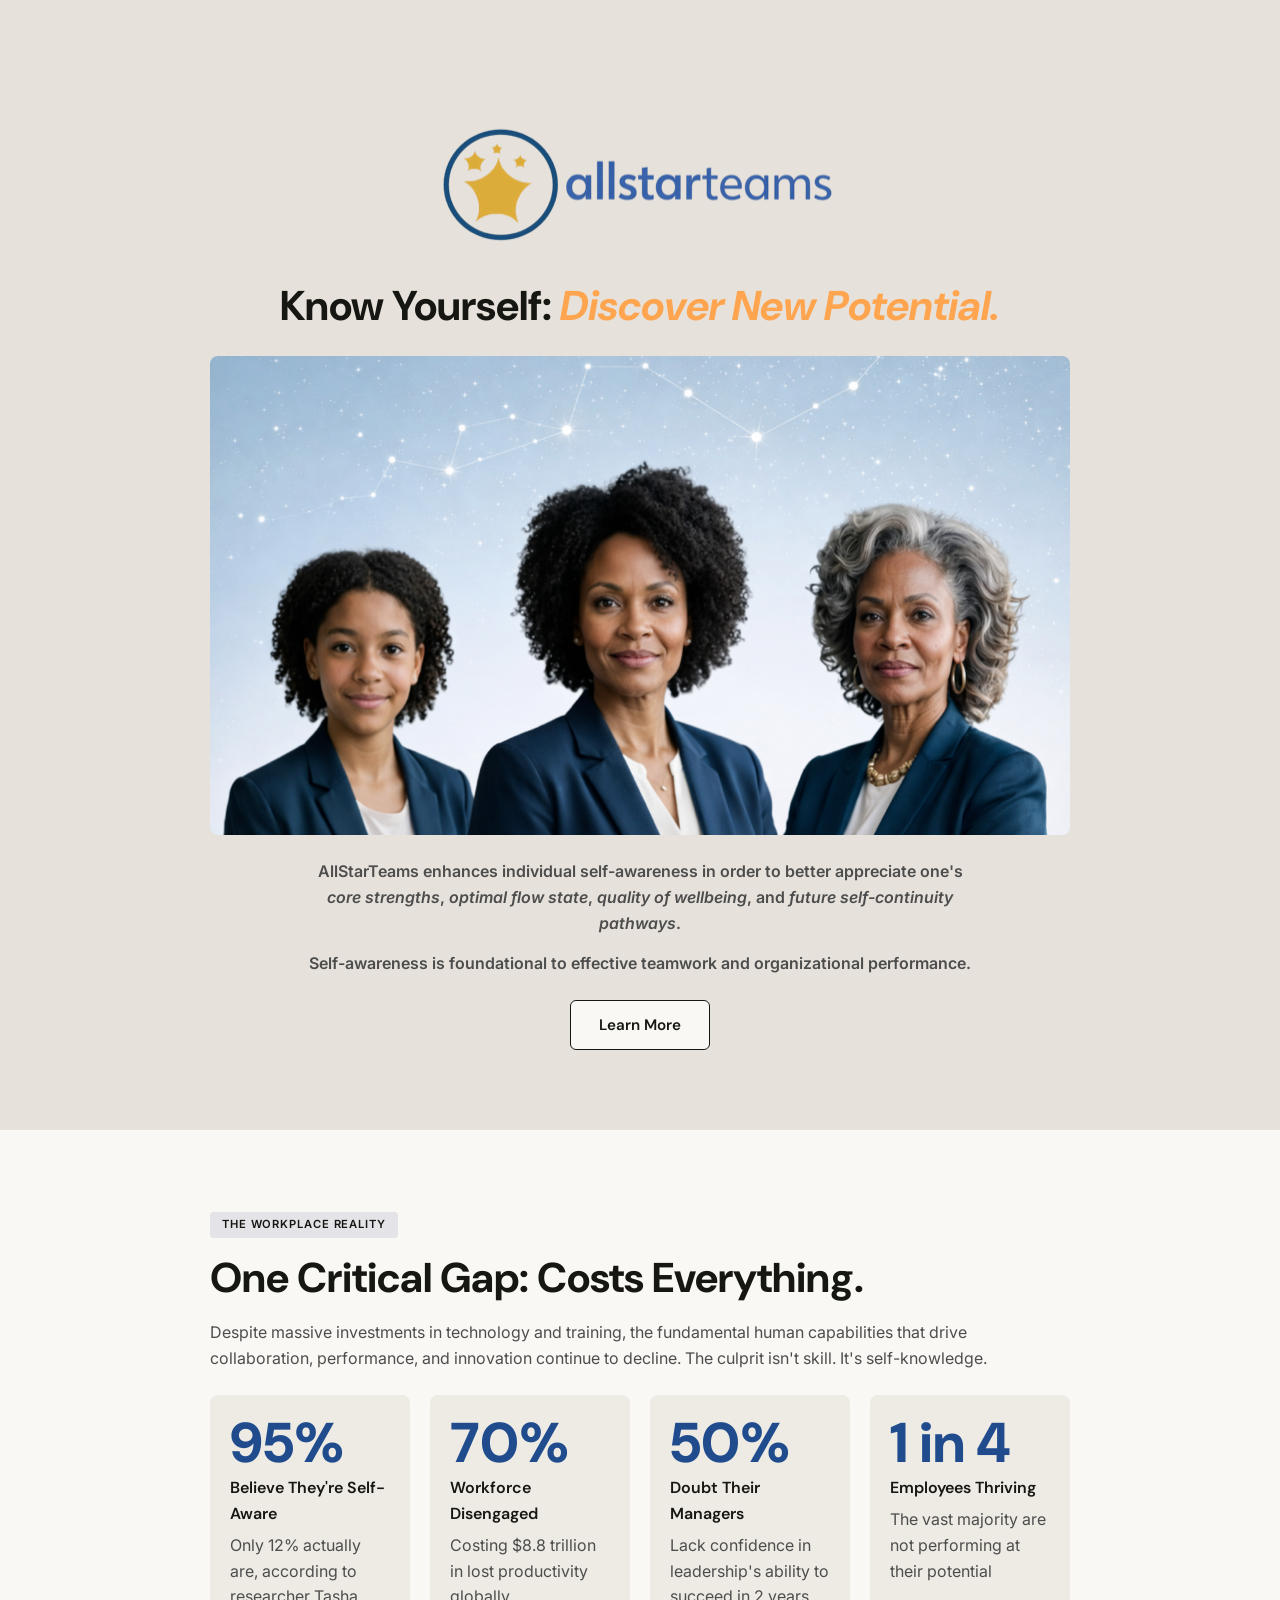
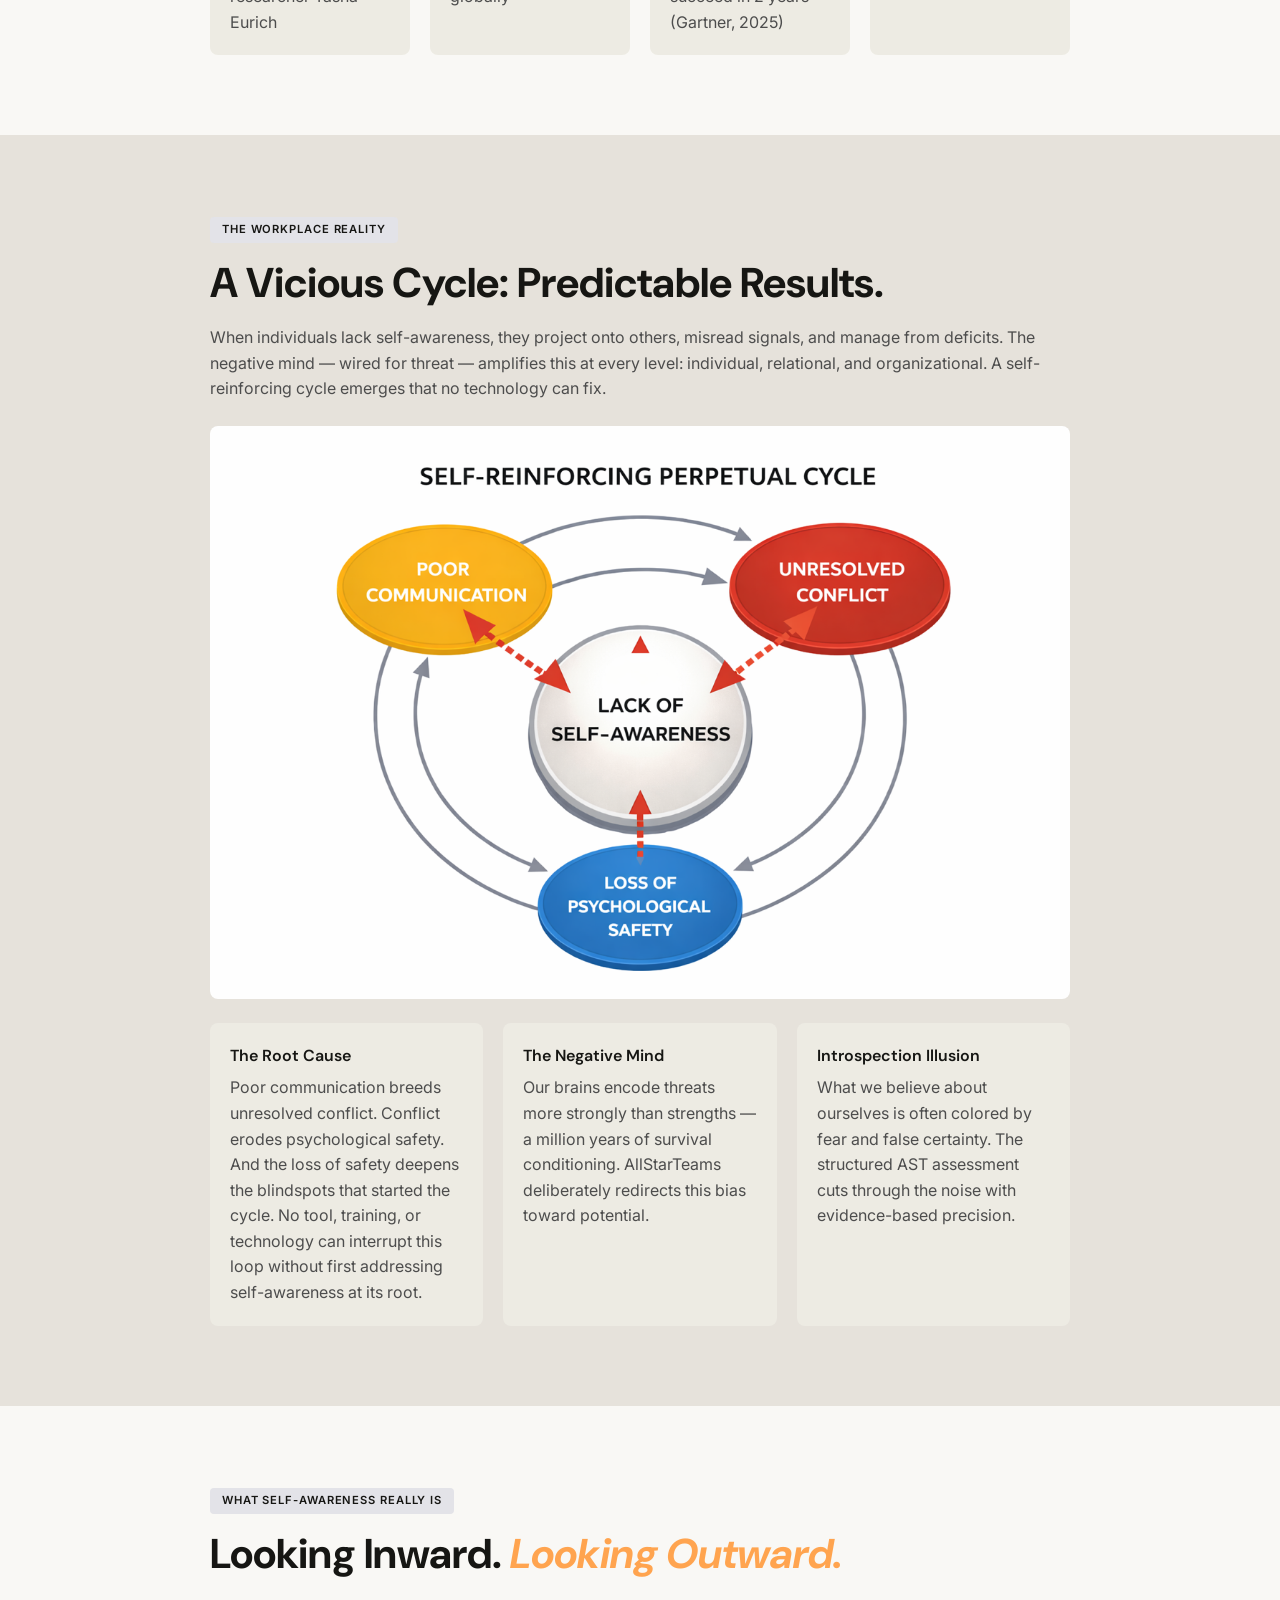
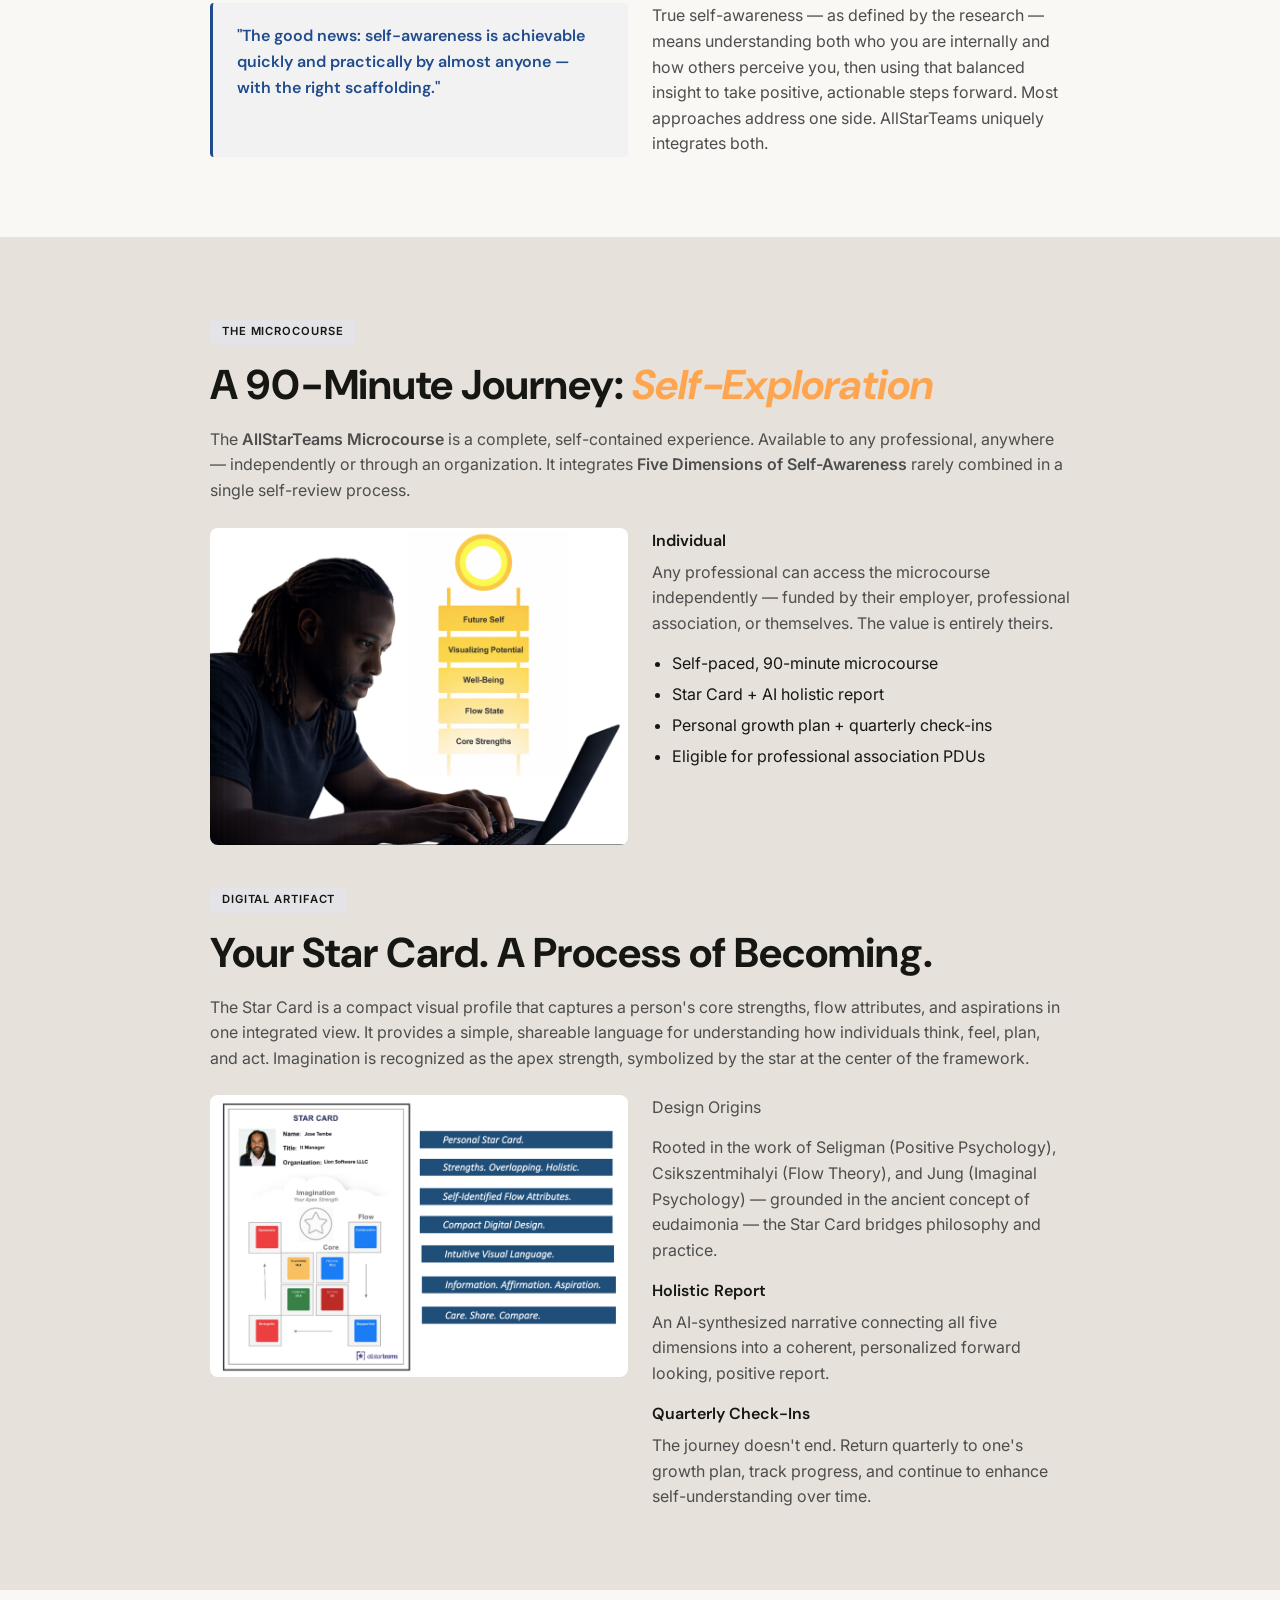
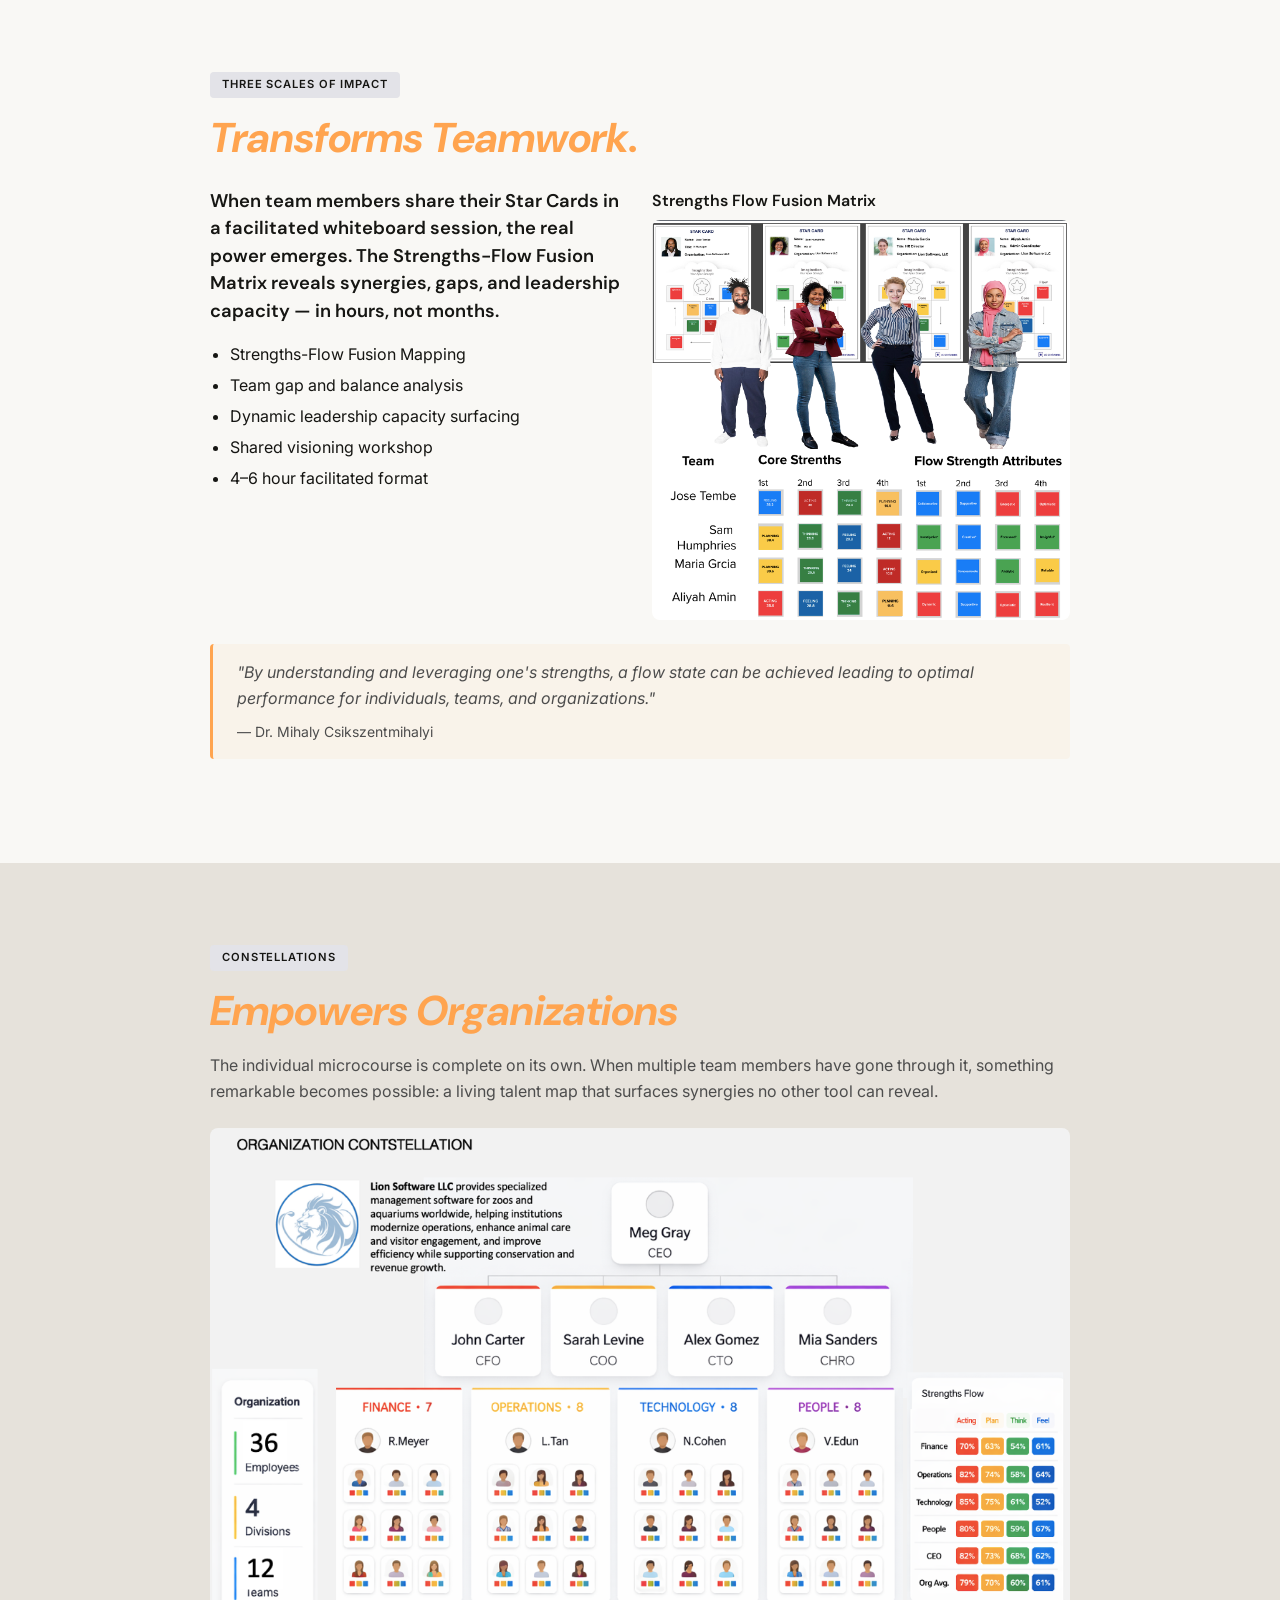
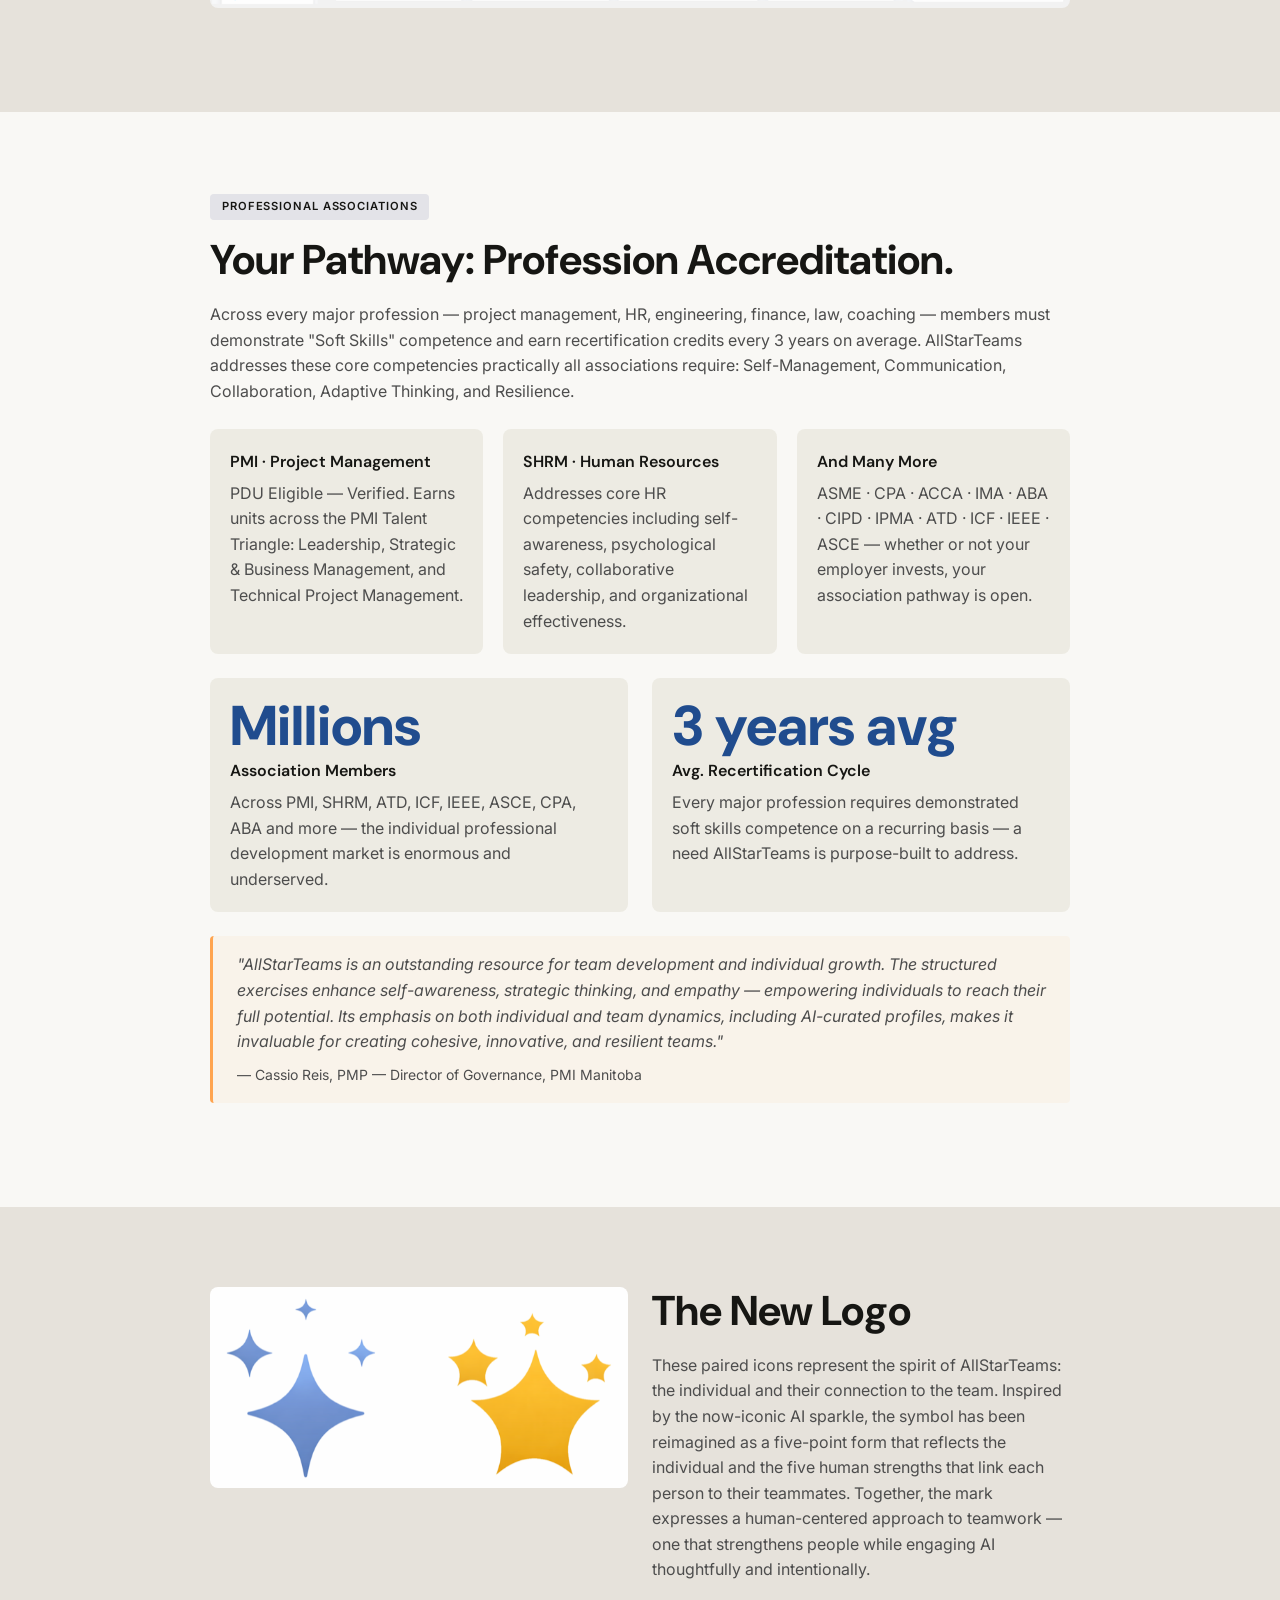
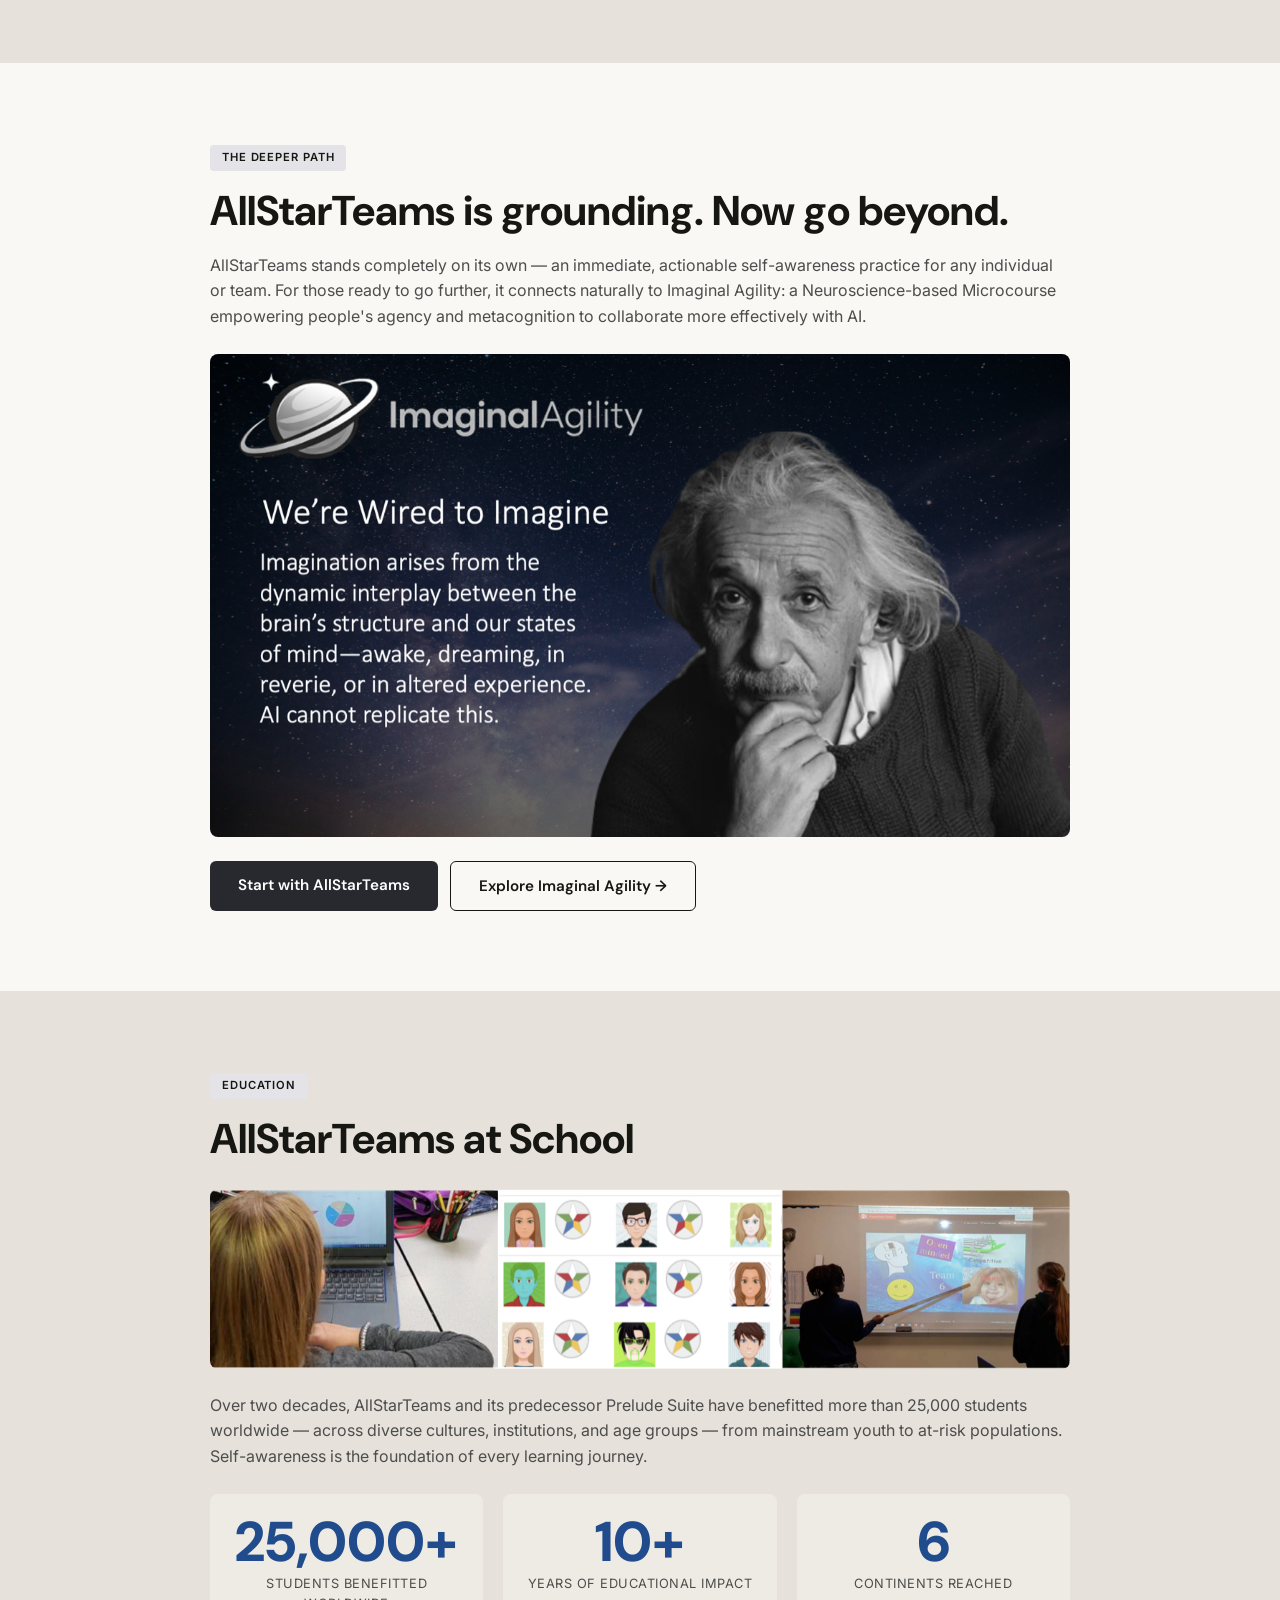
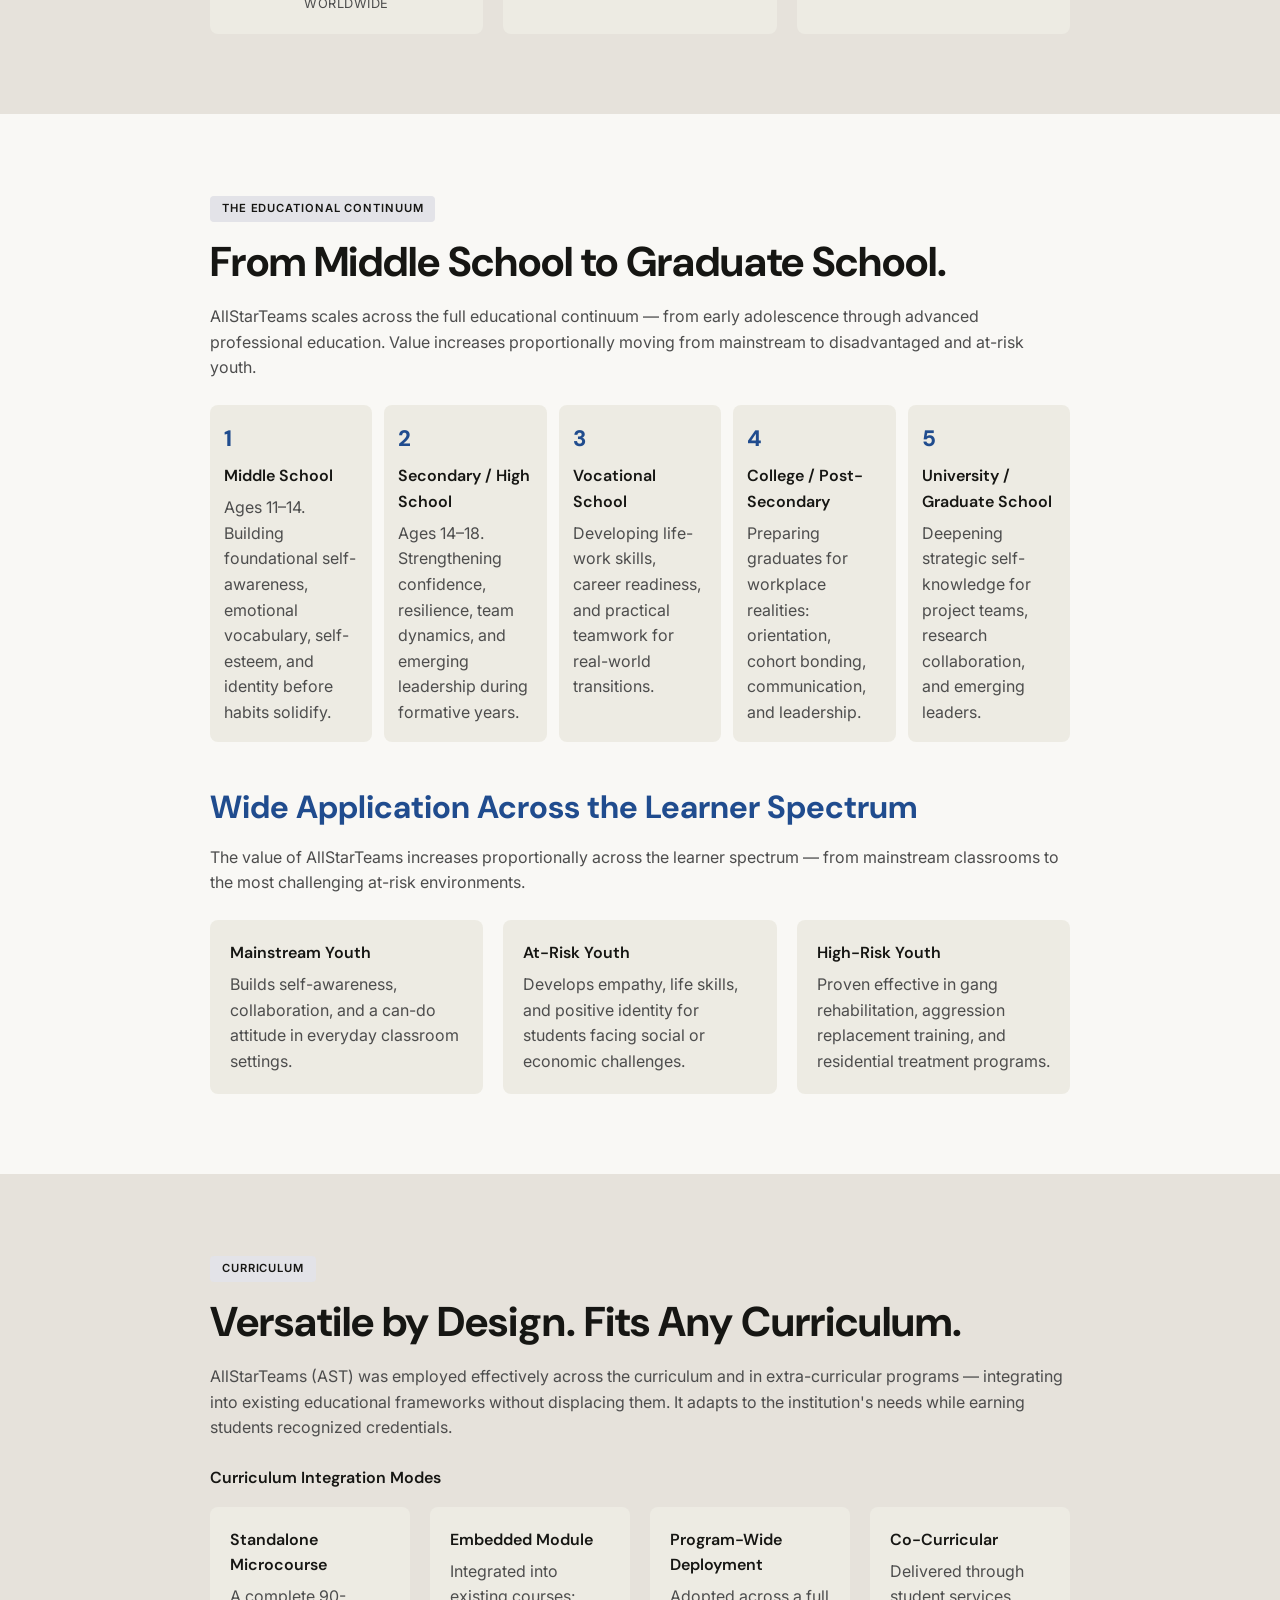
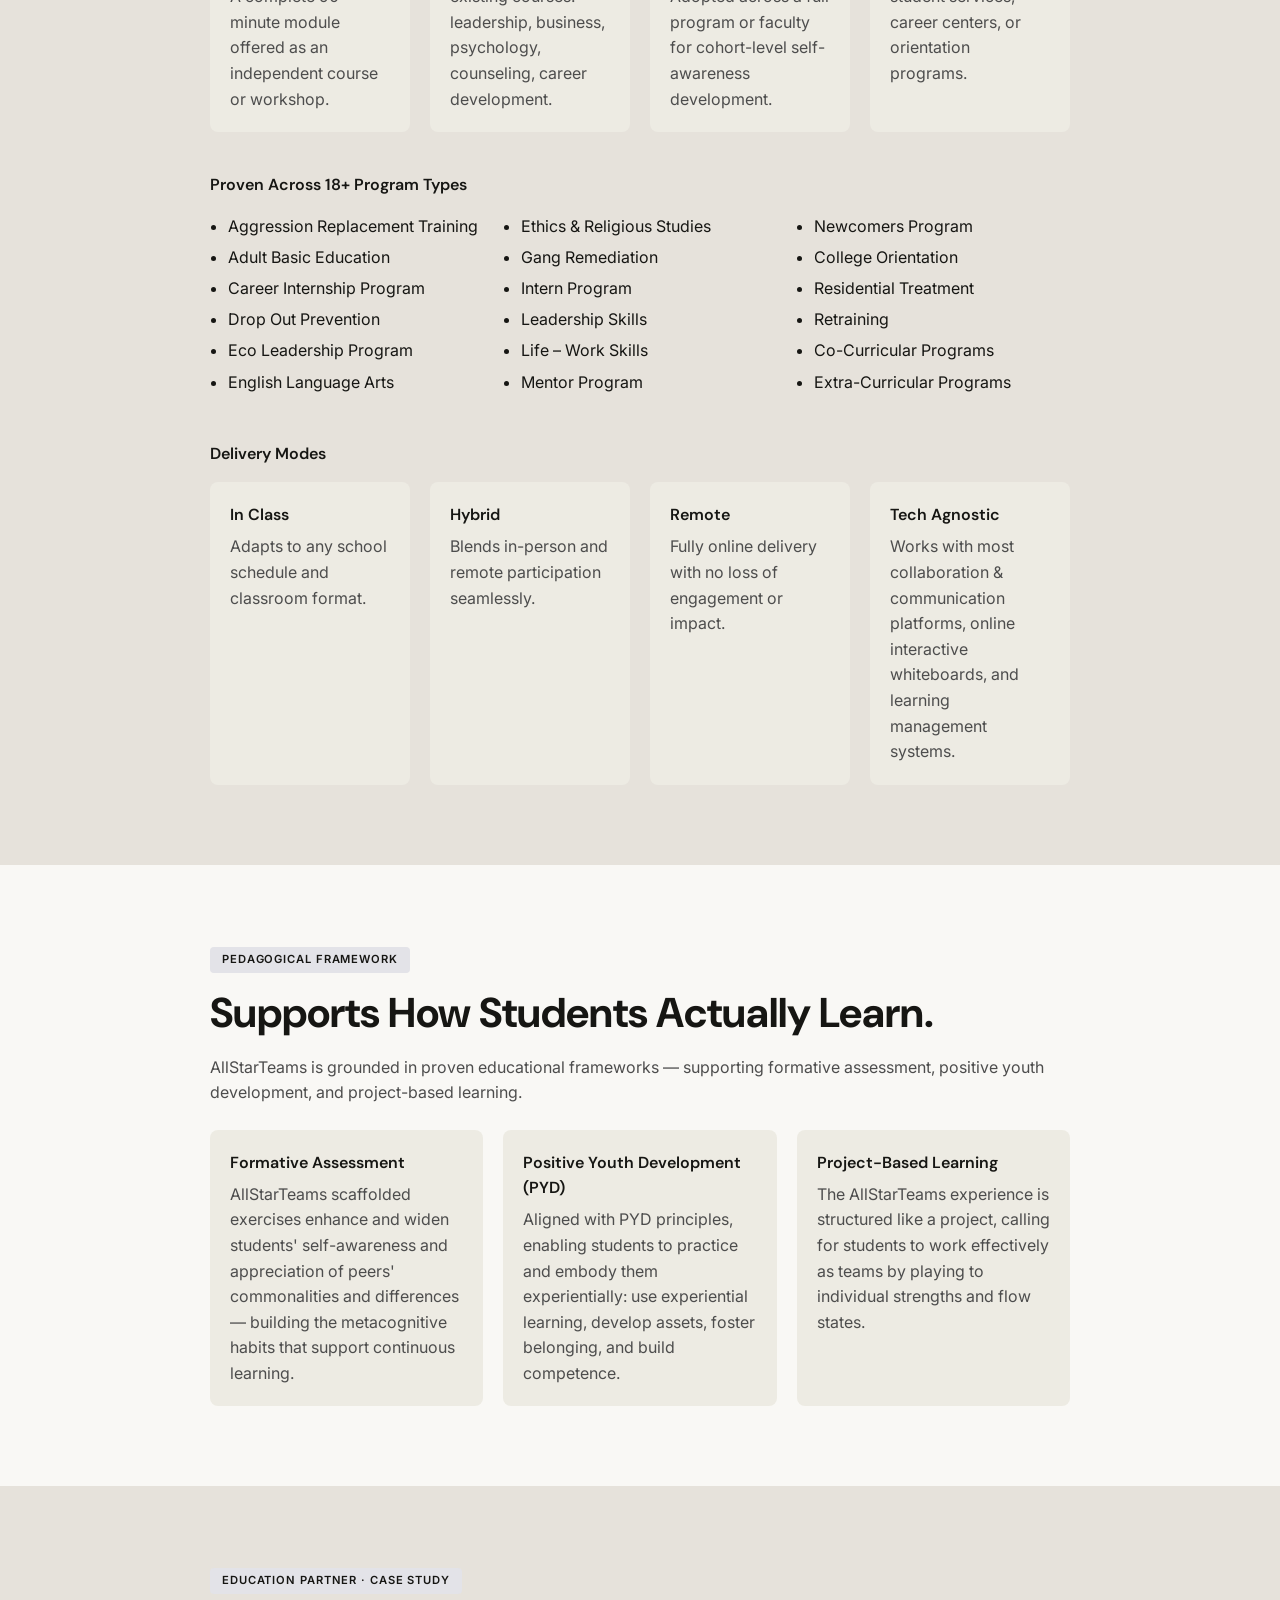
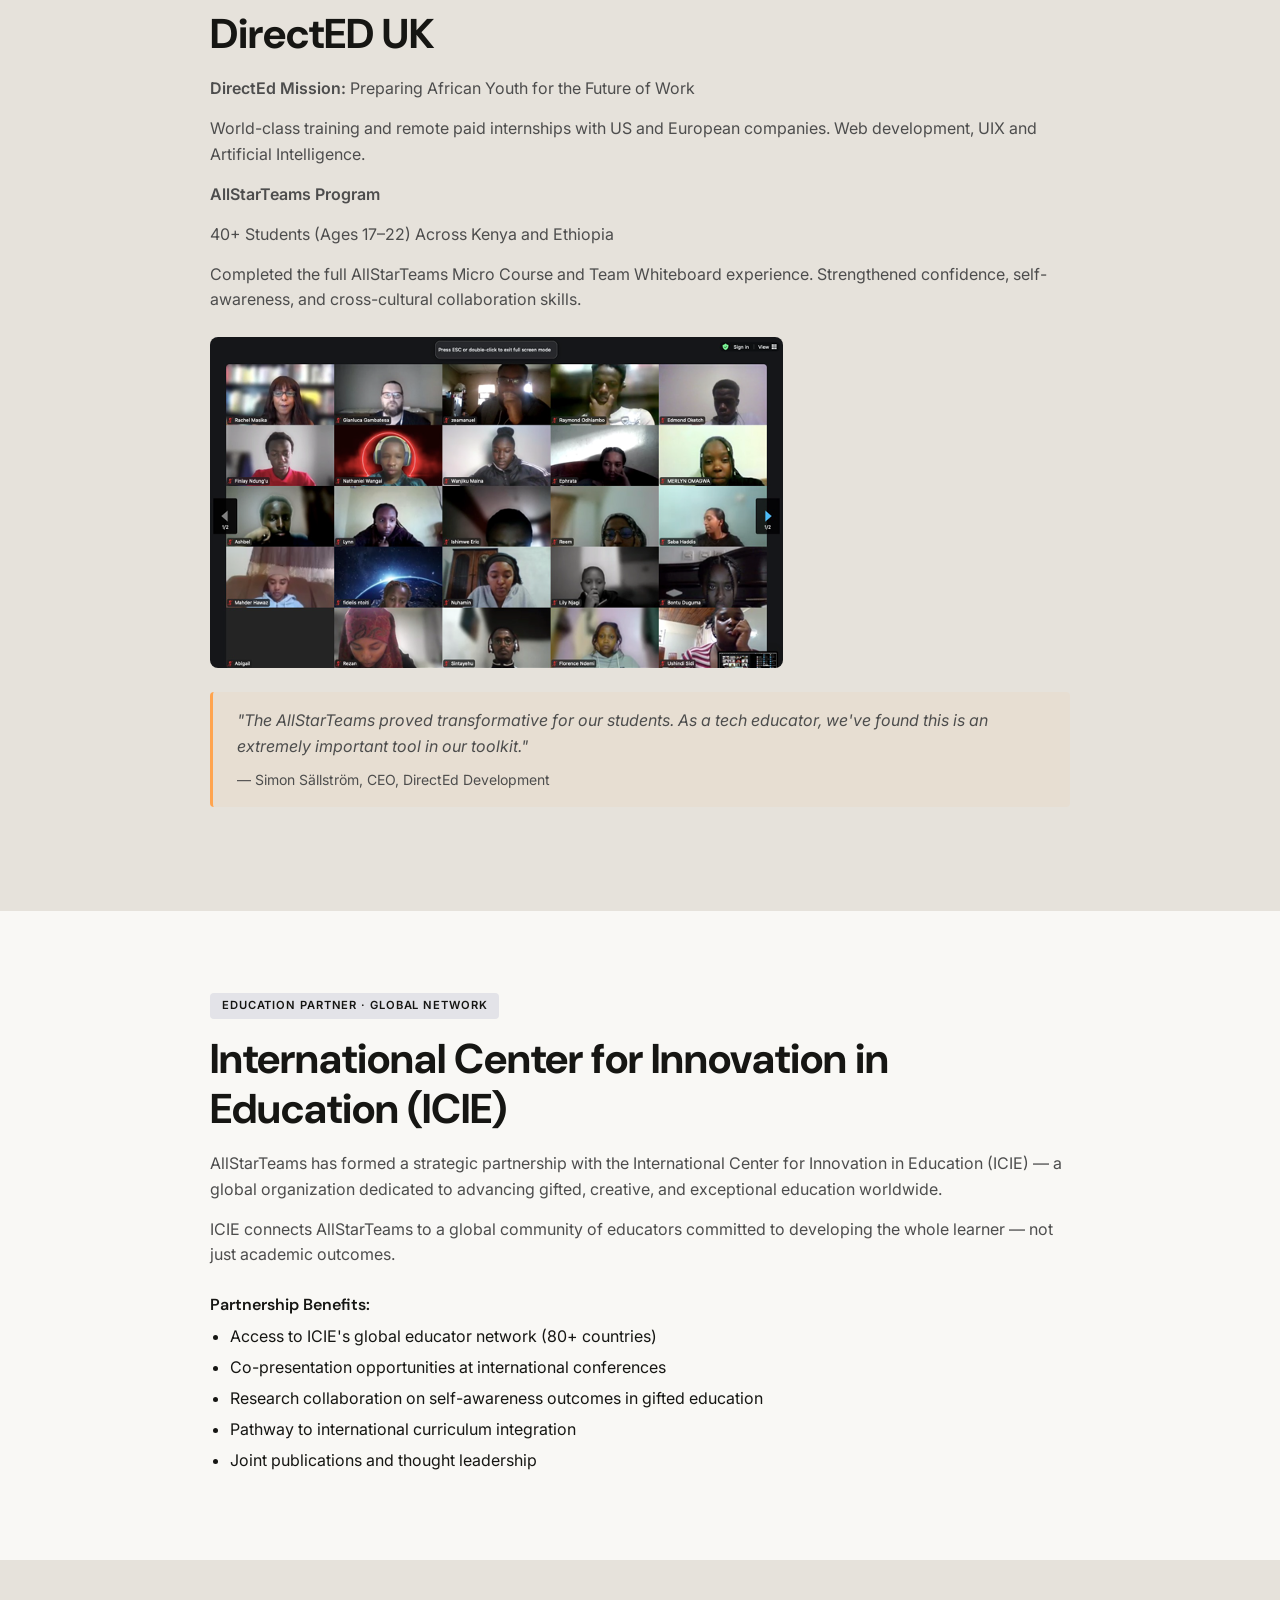
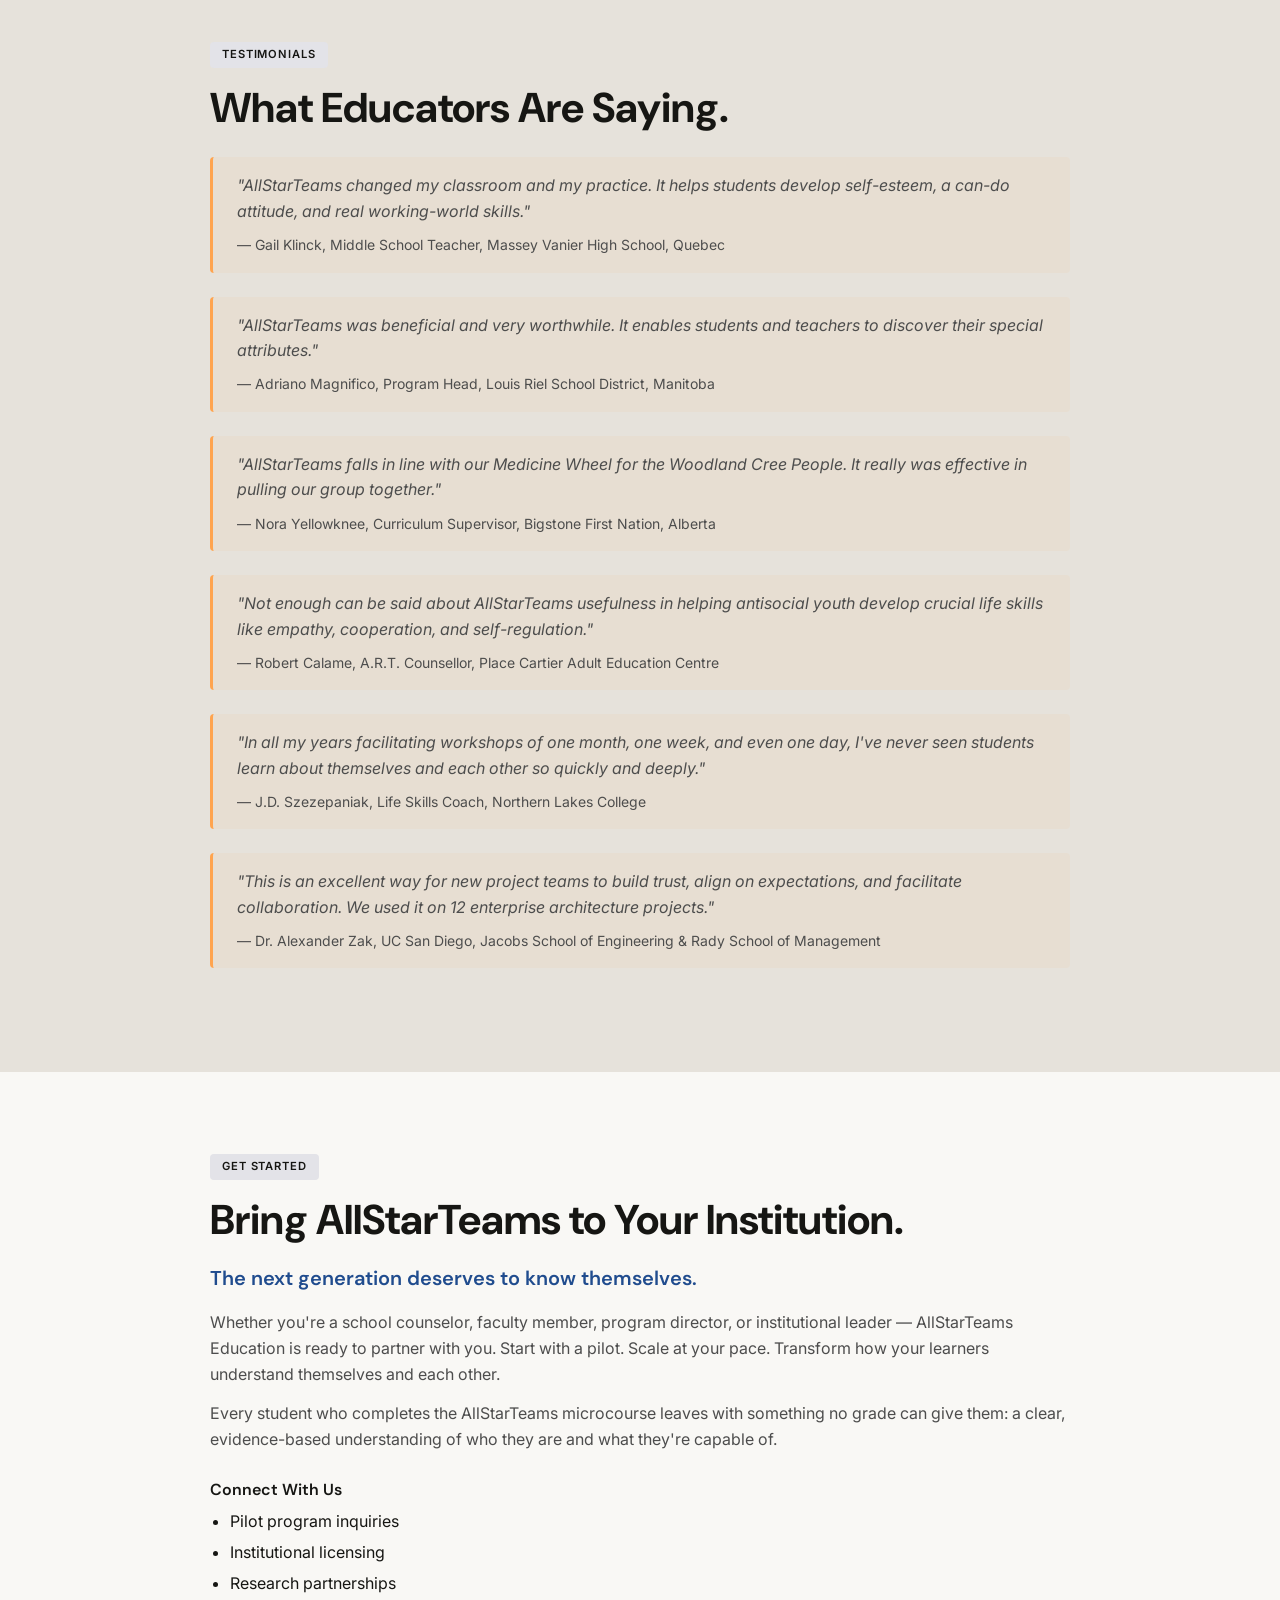
==== commit 2b573e12: "Add contact form, privacy/terms pages, update footer and hero layout - Contact modal with Google She" ====
--- a/index.html
+++ b/index.html
@@ -13,15 +13,17 @@
 <body>
 
 <!-- ============================================================
-     NAVBAR
-     ============================================================ -->
+     NAVBAR (commented out)
+     ============================================================ -->
+<!--
 <nav class="navbar">
   <a href="#">
     <img src="images/new-ast-logo.png" alt="AllStarTeams" width="160" height="59" />
   </a>
 </nav>
-
-<div class="page-body">
+-->
+
+<div class="page-body" style="padding-top:0;">
 
 <!-- ============================================================
      SECTION 1 — HERO
@@ -29,7 +31,7 @@
 <section id="hero">
   <div class="inner" style="text-align:center;">
     <img src="images/new-ast-logo.png" alt="AllStarTeams Logo"
-         width="200" height="73" style="margin: 0 auto 1.5rem;" />
+         style="margin: 2rem auto 1.5rem; display:block;" />
     <h1 data-aos="fade-up">
       Know Yourself: <em class="accent">Discover New Potential.</em>
     </h1>
@@ -735,7 +737,7 @@
     </ul>
 
     <div class="btn-group mt-2" data-aos="fade-up">
-      <a href="#" class="btn-solid">Start a Conversation</a>
+      <a href="#" class="btn-solid" onclick="openContactModal(event)">Start a Conversation</a>
       <a href="#" class="btn-outline">Brochure →</a>
     </div>
   </div>
@@ -747,12 +749,105 @@
      FOOTER
      ============================================================ -->
 <footer>
-  <p>© 2026 AllStarTeams / Heliotrope Imaginal. All rights reserved.</p>
+  <p>&copy; 2026 AllStarTeams / Heliotrope Imaginal Education Systems, Inc. All rights reserved. &nbsp;|&nbsp; <a href="privacy-policy.html">Privacy Policy</a> &nbsp;|&nbsp; <a href="terms.html">Terms &amp; Conditions</a> &nbsp;|&nbsp; <a href="#" onclick="openContactModal(event)">Contact Us</a></p>
 </footer>
+
+<!-- CONTACT MODAL -->
+<div id="contactModal" style="display:none; position:fixed; inset:0; z-index:200; background:rgba(0,0,0,0.5); backdrop-filter:blur(4px); -webkit-backdrop-filter:blur(4px); align-items:center; justify-content:center;">
+  <div style="background:#fff; border:1px solid rgba(0,0,0,0.1); border-radius:12px; max-width:520px; width:90%; padding:36px; position:relative; box-shadow:0 8px 32px rgba(0,0,0,0.15);">
+    <button onclick="closeContactModal()" style="position:absolute; top:12px; right:16px; background:none; border:none; color:rgba(0,0,0,0.4); font-size:24px; cursor:pointer;">&times;</button>
+    <h2 style="font-family:'DM Sans',sans-serif; font-weight:700; font-size:1.5rem; color:rgb(32,76,142); margin-bottom:16px;">Contact Us</h2>
+    <form id="contactForm" onsubmit="handleContactSubmit(event)">
+      <div style="margin-bottom:16px;">
+        <label style="display:block; font-weight:600; color:rgb(22,22,19); margin-bottom:4px; font-size:0.9rem;">Name *</label>
+        <input type="text" id="contactName" required style="width:100%; background:rgb(249,248,245); border:1px solid rgba(0,0,0,0.15); border-radius:6px; padding:10px 12px; color:rgb(22,22,19); font-family:'Inter',sans-serif; font-size:16px; outline:none;">
+      </div>
+      <div style="margin-bottom:16px;">
+        <label style="display:block; font-weight:600; color:rgb(22,22,19); margin-bottom:4px; font-size:0.9rem;">Email *</label>
+        <input type="email" id="contactEmail" required style="width:100%; background:rgb(249,248,245); border:1px solid rgba(0,0,0,0.15); border-radius:6px; padding:10px 12px; color:rgb(22,22,19); font-family:'Inter',sans-serif; font-size:16px; outline:none;">
+      </div>
+      <div style="margin-bottom:16px;">
+        <label style="display:block; font-weight:600; color:rgb(22,22,19); margin-bottom:4px; font-size:0.9rem;">Subject</label>
+        <input type="text" id="contactSubject" style="width:100%; background:rgb(249,248,245); border:1px solid rgba(0,0,0,0.15); border-radius:6px; padding:10px 12px; color:rgb(22,22,19); font-family:'Inter',sans-serif; font-size:16px; outline:none;">
+      </div>
+      <div style="margin-bottom:16px;">
+        <label style="display:block; font-weight:600; color:rgb(22,22,19); margin-bottom:4px; font-size:0.9rem;">Message *</label>
+        <textarea id="contactMessage" required rows="4" style="width:100%; background:rgb(249,248,245); border:1px solid rgba(0,0,0,0.15); border-radius:6px; padding:10px 12px; color:rgb(22,22,19); font-family:'Inter',sans-serif; font-size:16px; outline:none; resize:vertical;"></textarea>
+      </div>
+      <div id="contactError" style="display:none; background:rgba(220,50,50,0.08); border:1px solid rgba(220,50,50,0.3); color:#b33; padding:10px 14px; border-radius:6px; margin-bottom:14px;"></div>
+      <button type="submit" class="btn-solid" id="contactSubmitBtn" style="width:100%; font-size:1rem;">Send Message</button>
+    </form>
+    <div id="contactSuccess" style="display:none; text-align:center; padding:24px 0;">
+      <h3 style="color:rgb(32,76,142); margin-bottom:8px;">Message Sent!</h3>
+      <p style="color:rgb(77,77,77);">We'll get back to you soon.</p>
+    </div>
+  </div>
+</div>
 
 <script src="https://unpkg.com/aos@2.3.1/dist/aos.js"></script>
 <script>
   AOS.init({ duration: 700, once: true });
+
+  // Contact Modal
+  var SCRIPT_URL = 'https://script.google.com/macros/s/AKfycbxZAOkLMRlyK_WAu8pN_dQgcthXf-Df10sAmzjObixEah76kavqmUoCJQgiWfmQKKwd/exec';
+
+  function openContactModal(e) {
+    if (e) e.preventDefault();
+    var modal = document.getElementById('contactModal');
+    modal.style.display = 'flex';
+    document.getElementById('contactForm').style.display = '';
+    document.getElementById('contactSuccess').style.display = 'none';
+    document.getElementById('contactError').style.display = 'none';
+    document.getElementById('contactForm').reset();
+    document.getElementById('contactSubmitBtn').disabled = false;
+    document.getElementById('contactSubmitBtn').textContent = 'Send Message';
+  }
+
+  function closeContactModal() {
+    document.getElementById('contactModal').style.display = 'none';
+  }
+
+  document.getElementById('contactModal').addEventListener('click', function(e) {
+    if (e.target === this) closeContactModal();
+  });
+
+  function handleContactSubmit(e) {
+    e.preventDefault();
+    var errEl = document.getElementById('contactError');
+    errEl.style.display = 'none';
+    var name = document.getElementById('contactName').value.trim();
+    var email = document.getElementById('contactEmail').value.trim();
+    var message = document.getElementById('contactMessage').value.trim();
+    if (!name || !email || !message) {
+      errEl.textContent = 'Please fill in all required fields.';
+      errEl.style.display = 'block';
+      return;
+    }
+    var btn = document.getElementById('contactSubmitBtn');
+    btn.disabled = true;
+    btn.textContent = 'Sending...';
+    fetch(SCRIPT_URL, {
+      method: 'POST',
+      mode: 'no-cors',
+      headers: { 'Content-Type': 'application/json' },
+      body: JSON.stringify({
+        formType: 'contact',
+        source: 'AllStarTeams',
+        name: name,
+        email: email,
+        subject: document.getElementById('contactSubject').value.trim(),
+        message: message
+      })
+    }).then(function() {
+      document.getElementById('contactForm').style.display = 'none';
+      document.getElementById('contactSuccess').style.display = 'block';
+    }).catch(function() {
+      errEl.textContent = 'Something went wrong. Please try again.';
+      errEl.style.display = 'block';
+      btn.disabled = false;
+      btn.textContent = 'Send Message';
+    });
+  }
 </script>
 </body>
 </html>
--- a/style.css
+++ b/style.css
@@ -317,6 +317,14 @@
   color: var(--color-body);
   border-top: 1px solid var(--color-divider);
 }
+footer a {
+  color: var(--color-body);
+  text-decoration: none;
+  transition: color 0.2s;
+}
+footer a:hover {
+  color: var(--color-accent-navy);
+}
 
 /* --- Section backgrounds (alternate) --- */
 section:nth-child(even) {
